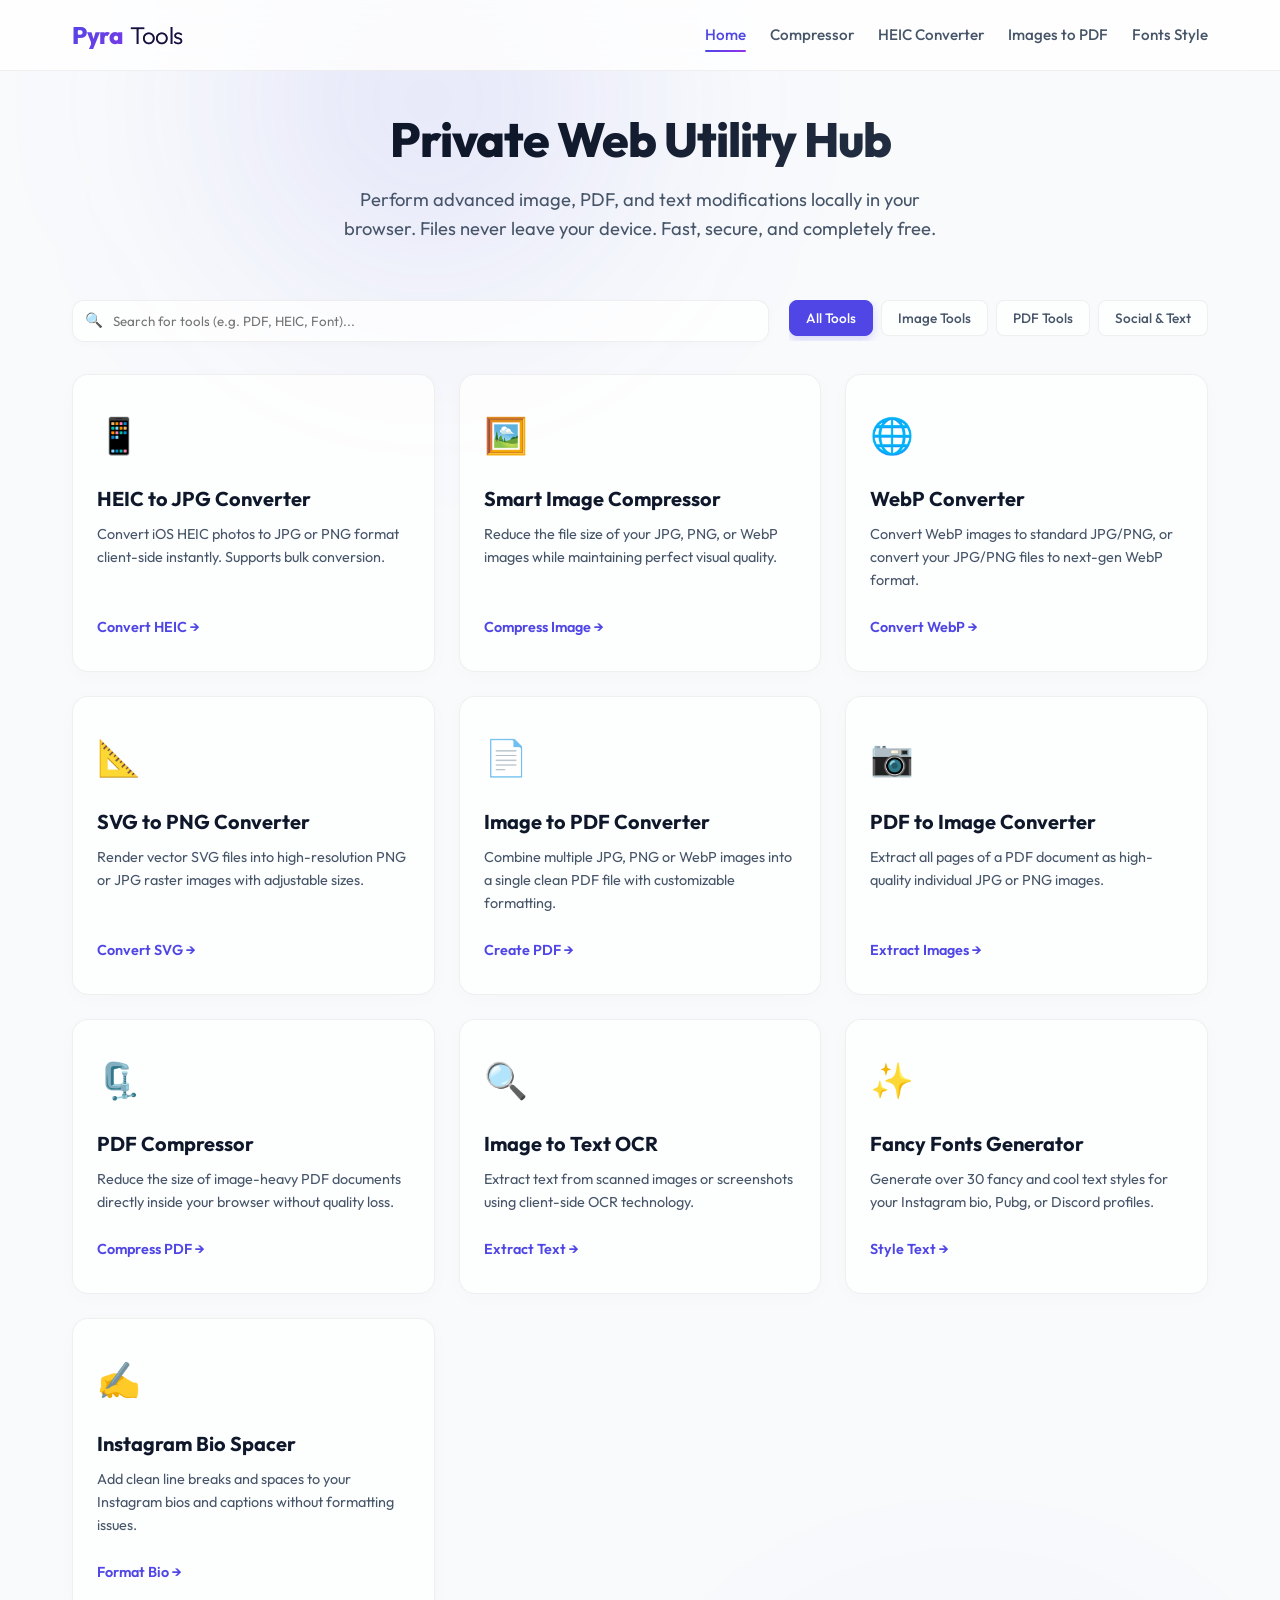
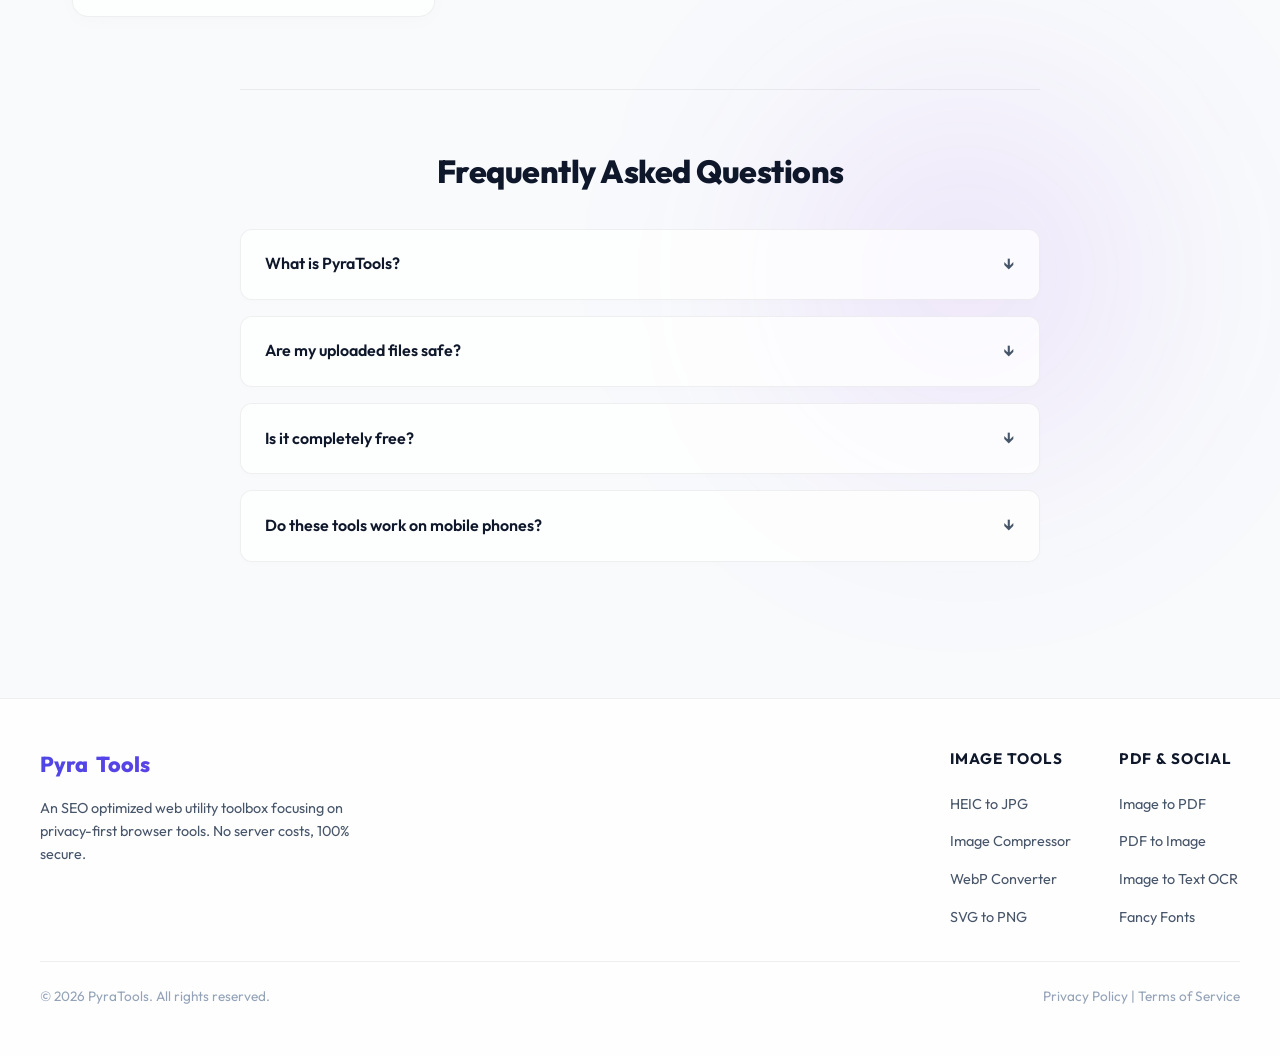
==== index.html @ f820a587 "Remove empty static ad boxes from all HTML pages" ====
<!DOCTYPE html>
<html lang="en">
<head>
    <!-- Google tag (gtag.js) -->
<script async src="https://www.googletagmanager.com/gtag/js?id=G-RD0TFB7QFN"></script>
<script>
  window.dataLayer = window.dataLayer || [];
  function gtag(){dataLayer.push(arguments);}
  gtag('js', new Date());

  gtag('config', 'G-RD0TFB7QFN');
</script>
    <meta charset="UTF-8">
    <meta name="viewport" content="width=device-width, initial-scale=1.0">
    <title>PyraTools - Free & Private Client-Side Media Tools Hub</title>
    <meta name="description" content="PyraTools is a 100% private, free online toolbox for converting and compressing images, PDF files, OCR, and social media text formatting without uploading files to any server.">
    <link rel="canonical" href="https://pyratools.com/">
    
    <!-- Open Graph / Social Media Tags -->
    <meta property="og:type" content="website">
    <meta property="og:title" content="PyraTools - Free & Private Client-Side Media Tools Hub">
    <meta property="og:description" content="Convert HEIC, WebP, SVG, and PDF files directly in your browser. Fast, free, and 100% private. No server uploads.">
    <meta property="og:url" content="https://pyratools.com/">
    
    <!-- CSS stylesheet -->
    <link rel="stylesheet" href="css/style.css">
    
    <script>(function(s){s.dataset.zone='11247701',s.src='https://n6wxm.com/vignette.min.js'})([document.documentElement, document.body].filter(Boolean).pop().appendChild(document.createElement('script')))</script>

    <link rel="icon" type="image/svg+xml" href="data:image/svg+xml,%3Csvg%20xmlns%3D%22http%3A//www.w3.org/2000/svg%22%20viewBox%3D%220%200%20100%20100%22%3E%0A%20%20%3Cdefs%3E%0A%20%20%20%20%3ClinearGradient%20id%3D%22grad%22%20x1%3D%220%25%22%20y1%3D%220%25%22%20x2%3D%22100%25%22%20y2%3D%22100%25%22%3E%0A%20%20%20%20%20%20%3Cstop%20offset%3D%220%25%22%20stop-color%3D%22%234f46e5%22%20/%3E%0A%20%20%20%20%20%20%3Cstop%20offset%3D%22100%25%22%20stop-color%3D%22%239333ea%22%20/%3E%0A%20%20%20%20%3C/linearGradient%3E%0A%20%20%3C/defs%3E%0A%20%20%3C%21--%20Gradient%20Triangle%20--%3E%0A%20%20%3Cpolygon%20points%3D%2250%2C12%2090%2C82%2010%2C82%22%20fill%3D%22url%28%23grad%29%22%20/%3E%0A%20%20%3C%21--%20White%20Eye%20shape%20cutout%20--%3E%0A%20%20%3Cpath%20d%3D%22M%2030%2C58%20Q%2050%2C40%2070%2C58%20Q%2050%2C76%2030%2C58%20Z%22%20fill%3D%22%23ffffff%22%20/%3E%0A%20%20%3C%21--%20Pupil%20using%20the%20same%20gradient%20--%3E%0A%20%20%3Ccircle%20cx%3D%2250%22%20cy%3D%2258%22%20r%3D%226.5%22%20fill%3D%22url%28%23grad%29%22%20/%3E%0A%20%20%3C%21--%20Small%20white%20shine%20reflection%20inside%20pupil%20--%3E%0A%20%20%3Ccircle%20cx%3D%2252%22%20cy%3D%2256%22%20r%3D%222%22%20fill%3D%22%23ffffff%22%20/%3E%0A%3C/svg%3E">
</head>
<body>

    <!-- Header Navigation -->
    <header>
        <div class="nav-container">
            <a href="index.html" class="logo">Pyra<span>Tools</span></a>
            <button class="menu-toggle" aria-label="Toggle menu">☰</button>
            <ul class="nav-menu">
                <li><a href="index.html" class="active">Home</a></li>
                <li><a href="image-compressor.html">Compressor</a></li>
                <li><a href="heic-to-jpg.html">HEIC Converter</a></li>
                <li><a href="image-to-pdf.html">Images to PDF</a></li>
                <li><a href="fancy-fonts.html">Fonts Style</a></li>
            </ul>
        </div>
    </header>

    <!-- Main Content Container -->
    <main>
        
        <!-- Hero Section -->
        <section class="hero">
            <h1>Private Web Utility Hub</h1>
            <p>Perform advanced image, PDF, and text modifications locally in your browser. Files never leave your device. Fast, secure, and completely free.</p>
        </section>

        

        <!-- Filter & Search Bar -->
        <div class="filter-bar">
            <div class="search-wrapper">
                <input type="text" id="tool-search" class="search-input" placeholder="Search for tools (e.g. PDF, HEIC, Font)..." aria-label="Search tools">
            </div>
            <div class="filter-tags" id="category-filters">
                <button class="filter-btn active" data-category="all">All Tools</button>
                <button class="filter-btn" data-category="image">Image Tools</button>
                <button class="filter-btn" data-category="pdf">PDF Tools</button>
                <button class="filter-btn" data-category="social">Social & Text</button>
            </div>
        </div>

        <!-- Tools Grid Dashboard -->
        <section class="tools-grid" id="tools-container">
            
            <!-- HEIC to JPG -->
            <article class="tool-card" data-category="image" data-keywords="heic, jpg, png, iphone, apple, convert">
                <span class="tool-icon">📱</span>
                <h3 class="tool-title">HEIC to JPG Converter</h3>
                <p class="tool-desc">Convert iOS HEIC photos to JPG or PNG format client-side instantly. Supports bulk conversion.</p>
                <a href="heic-to-jpg.html" class="tool-action">Convert HEIC →</a>
            </article>

            <!-- Image Compressor -->
            <article class="tool-card" data-category="image" data-keywords="compress, resize, image, png, jpg, quality">
                <span class="tool-icon">🖼️</span>
                <h3 class="tool-title">Smart Image Compressor</h3>
                <p class="tool-desc">Reduce the file size of your JPG, PNG, or WebP images while maintaining perfect visual quality.</p>
                <a href="image-compressor.html" class="tool-action">Compress Image →</a>
            </article>

            <!-- WebP Converter -->
            <article class="tool-card" data-category="image" data-keywords="webp, png, jpg, format, convert">
                <span class="tool-icon">🌐</span>
                <h3 class="tool-title">WebP Converter</h3>
                <p class="tool-desc">Convert WebP images to standard JPG/PNG, or convert your JPG/PNG files to next-gen WebP format.</p>
                <a href="webp-converter.html" class="tool-action">Convert WebP →</a>
            </article>

            <!-- SVG to PNG -->
            <article class="tool-card" data-category="image" data-keywords="svg, png, jpg, vector, raster, convert">
                <span class="tool-icon">📐</span>
                <h3 class="tool-title">SVG to PNG Converter</h3>
                <p class="tool-desc">Render vector SVG files into high-resolution PNG or JPG raster images with adjustable sizes.</p>
                <a href="svg-to-png.html" class="tool-action">Convert SVG →</a>
            </article>

            <!-- Image to PDF -->
            <article class="tool-card" data-category="pdf" data-keywords="pdf, image, jpg, png, combine, merge">
                <span class="tool-icon">📄</span>
                <h3 class="tool-title">Image to PDF Converter</h3>
                <p class="tool-desc">Combine multiple JPG, PNG or WebP images into a single clean PDF file with customizable formatting.</p>
                <a href="image-to-pdf.html" class="tool-action">Create PDF →</a>
            </article>

            <!-- PDF to Image -->
            <article class="tool-card" data-category="pdf" data-keywords="pdf, image, extract, png, jpg, pages">
                <span class="tool-icon">📷</span>
                <h3 class="tool-title">PDF to Image Converter</h3>
                <p class="tool-desc">Extract all pages of a PDF document as high-quality individual JPG or PNG images.</p>
                <a href="pdf-to-image.html" class="tool-action">Extract Images →</a>
            </article>

            <!-- PDF Compressor -->
            <article class="tool-card" data-category="pdf" data-keywords="pdf, compress, size, reduce, document">
                <span class="tool-icon">🗜️</span>
                <h3 class="tool-title">PDF Compressor</h3>
                <p class="tool-desc">Reduce the size of image-heavy PDF documents directly inside your browser without quality loss.</p>
                <a href="pdf-compress.html" class="tool-action">Compress PDF →</a>
            </article>

            <!-- Image to Text -->
            <article class="tool-card" data-category="social" data-keywords="ocr, text, image, scan, copy, extract">
                <span class="tool-icon">🔍</span>
                <h3 class="tool-title">Image to Text OCR</h3>
                <p class="tool-desc">Extract text from scanned images or screenshots using client-side OCR technology.</p>
                <a href="image-to-text.html" class="tool-action">Extract Text →</a>
            </article>

            <!-- Fancy Fonts -->
            <article class="tool-card" data-category="social" data-keywords="fonts, fancy, cool, copy, paste, text, bio, instagram">
                <span class="tool-icon">✨</span>
                <h3 class="tool-title">Fancy Fonts Generator</h3>
                <p class="tool-desc">Generate over 30 fancy and cool text styles for your Instagram bio, Pubg, or Discord profiles.</p>
                <a href="fancy-fonts.html" class="tool-action">Style Text →</a>
            </article>

            <!-- Bio Spacer -->
            <article class="tool-card" data-category="social" data-keywords="spacer, line break, instagram, spacer, bio">
                <span class="tool-icon">✍️</span>
                <h3 class="tool-title">Instagram Bio Spacer</h3>
                <p class="tool-desc">Add clean line breaks and spaces to your Instagram bios and captions without formatting issues.</p>
                <a href="bio-spacer.html" class="tool-action">Format Bio →</a>
            </article>

        </section>

        

        <!-- SEO FAQ Section -->
        <section class="faq-section">
            <h2>Frequently Asked Questions</h2>
            <div class="faq-list">
                
                <div class="faq-item">
                    <div class="faq-question">What is PyraTools?</div>
                    <div class="faq-answer">
                        PyraTools is a comprehensive web utility hub containing 10+ free, in-browser micro-tools. You can convert, compress, and edit images, documents, PDFs, and text formats instantly.
                    </div>
                </div>

                <div class="faq-item">
                    <div class="faq-question">Are my uploaded files safe?</div>
                    <div class="faq-answer">
                        Yes, 100%! Unlike other conversion sites, PyraTools runs entirely on client-side JavaScript. This means your files are processed locally inside your web browser and are never uploaded to any external server. Your data remains fully secure on your own device.
                    </div>
                </div>

                <div class="faq-item">
                    <div class="faq-question">Is it completely free?</div>
                    <div class="faq-answer">
                        Yes, all tools on PyraTools are completely free to use without registration, subscriptions, or watermarks. There are no daily limits on conversions.
                    </div>
                </div>

                <div class="faq-item">
                    <div class="faq-question">Do these tools work on mobile phones?</div>
                    <div class="faq-answer">
                        Absolutely! PyraTools is built with a responsive mobile-first design, making it fully functional on Android devices, iPhones, tablets, and desktop computers.
                    </div>
                </div>

            </div>
        </section>

    </main>

    <!-- Footer Section -->
    <footer>
        <div class="footer-content">
            <div class="footer-info">
                <div class="footer-logo">Pyra<span>Tools</span></div>
                <p>An SEO optimized web utility toolbox focusing on privacy-first browser tools. No server costs, 100% secure.</p>
            </div>
            <div class="footer-links">
                <div class="footer-column">
                    <h4>Image Tools</h4>
                    <ul>
                        <li><a href="heic-to-jpg.html">HEIC to JPG</a></li>
                        <li><a href="image-compressor.html">Image Compressor</a></li>
                        <li><a href="webp-converter.html">WebP Converter</a></li>
                        <li><a href="svg-to-png.html">SVG to PNG</a></li>
                    </ul>
                </div>
                <div class="footer-column">
                    <h4>PDF & Social</h4>
                    <ul>
                        <li><a href="image-to-pdf.html">Image to PDF</a></li>
                        <li><a href="pdf-to-image.html">PDF to Image</a></li>
                        <li><a href="image-to-text.html">Image to Text OCR</a></li>
                        <li><a href="fancy-fonts.html">Fancy Fonts</a></li>
                    </ul>
                </div>
            </div>
        </div>
        <div class="footer-bottom">
            <p>&copy; 2026 PyraTools. All rights reserved.</p>
            <p>Privacy Policy | Terms of Service</p>
        </div>
    </footer>

    <!-- Shared JS -->
    <script src="js/main.js"></script>
    
    <!-- Page Specific Script for Dynamic Filtering & Search -->
    <script>
        document.addEventListener('DOMContentLoaded', () => {
            const searchInput = document.getElementById('tool-search');
            const categoryButtons = document.querySelectorAll('#category-filters .filter-btn');
            const cards = document.querySelectorAll('.tool-card');

            let activeCategory = 'all';
            let searchQuery = '';

            function filterTools() {
                cards.forEach(card => {
                    const category = card.getAttribute('data-category');
                    const keywords = card.getAttribute('data-keywords') || '';
                    const title = card.querySelector('.tool-title').textContent.toLowerCase();
                    const desc = card.querySelector('.tool-desc').textContent.toLowerCase();
                    
                    const matchesCategory = (activeCategory === 'all' || category === activeCategory);
                    
                    const query = searchQuery.trim().toLowerCase();
                    const matchesSearch = !query || 
                        title.includes(query) || 
                        desc.includes(query) || 
                        keywords.includes(query);

                    if (matchesCategory && matchesSearch) {
                        card.style.display = 'flex';
                    } else {
                        card.style.display = 'none';
                    }
                });
            }

            // Search input handler
            searchInput.addEventListener('input', (e) => {
                searchQuery = e.target.value;
                filterTools();
            });

            // Category filter handler
            categoryButtons.forEach(btn => {
                btn.addEventListener('click', () => {
                    categoryButtons.forEach(b => b.classList.remove('active'));
                    btn.classList.add('active');
                    activeCategory = btn.getAttribute('data-category');
                    filterTools();
                });
            });
        });
    </script>
</body>
</html>
---- css/style.css ----
/* PyraTools - Premium Light/White Theme Stylesheet */

@import url('https://fonts.googleapis.com/css2?family=Outfit:wght@300;400;500;600;700;800&display=swap');

:root {
    --bg-dark: #f8fafc; /* Bright Slate White */
    --bg-card: rgba(255, 255, 255, 0.75);
    --bg-card-hover: rgba(255, 255, 255, 0.95);
    --primary: #4f46e5; /* Premium Indigo */
    --primary-glow: rgba(79, 70, 229, 0.15);
    --secondary: #9333ea; /* Rich Purple */
    --secondary-glow: rgba(147, 51, 234, 0.15);
    --accent: #0891b2; /* Deep Cyan */
    --text-main: #0f172a; /* Slate 900 (Dark text) */
    --text-muted: #475569; /* Slate 600 (Muted text) */
    --text-dark: #94a3b8; /* Slate 400 */
    --border-color: rgba(0, 0, 0, 0.06); /* Soft dark border */
    --border-color-active: rgba(79, 70, 229, 0.4);
    --success: #059669;
    --danger: #d97706;
    --font-sans: 'Outfit', -apple-system, BlinkMacSystemFont, "Segoe UI", Roboto, sans-serif;
    --transition-speed: 0.3s;
}

* {
    margin: 0;
    padding: 0;
    box-sizing: border-box;
}

body {
    background-color: var(--bg-dark);
    color: var(--text-main);
    font-family: var(--font-sans);
    line-height: 1.6;
    overflow-x: hidden;
    position: relative;
}

/* Background glowing blur elements (pastel colors for white theme) */
body::before {
    content: '';
    position: absolute;
    top: -200px;
    left: 10%;
    width: 600px;
    height: 600px;
    background: radial-gradient(circle, var(--primary-glow) 0%, transparent 70%);
    z-index: -1;
    filter: blur(100px);
}

body::after {
    content: '';
    position: absolute;
    bottom: 20%;
    right: 5%;
    width: 500px;
    height: 500px;
    background: radial-gradient(circle, var(--secondary-glow) 0%, transparent 75%);
    z-index: -1;
    filter: blur(100px);
}

a {
    color: inherit;
    text-decoration: none;
}

/* Navigation Header */
header {
    background: rgba(255, 255, 255, 0.8);
    backdrop-filter: blur(16px);
    -webkit-backdrop-filter: blur(16px);
    border-bottom: 1px solid var(--border-color);
    position: sticky;
    top: 0;
    z-index: 100;
}

.nav-container {
    max-width: 1200px;
    margin: 0 auto;
    display: flex;
    justify-content: space-between;
    align-items: center;
    padding: 1rem 2rem;
}

.logo {
    display: flex;
    align-items: center;
    gap: 0.5rem;
    font-size: 1.5rem;
    font-weight: 800;
    letter-spacing: -0.5px;
    background: linear-gradient(135deg, var(--primary) 0%, var(--secondary) 100%);
    -webkit-background-clip: text;
    -webkit-text-fill-color: transparent;
}

.logo span {
    font-weight: 300;
    color: var(--text-main);
    -webkit-text-fill-color: var(--text-main);
}

.nav-menu {
    display: flex;
    gap: 1.5rem;
    list-style: none;
}

.nav-menu a {
    font-size: 0.95rem;
    font-weight: 500;
    color: var(--text-muted);
    transition: color var(--transition-speed);
    padding: 0.5rem 0;
    position: relative;
}

.nav-menu a:hover, .nav-menu a.active {
    color: var(--primary);
}

.nav-menu a.active::after {
    content: '';
    position: absolute;
    bottom: 0;
    left: 0;
    width: 100%;
    height: 2px;
    background: linear-gradient(90deg, var(--primary), var(--secondary));
    border-radius: 2px;
}

.menu-toggle {
    display: none;
    background: none;
    border: none;
    color: var(--text-main);
    font-size: 1.5rem;
    cursor: pointer;
}

/* Page Layout Container */
main {
    max-width: 1200px;
    margin: 0 auto;
    padding: 2.5rem 2rem;
    min-height: calc(100vh - 160px);
}

/* Home / Hero Section */
.hero {
    text-align: center;
    margin-bottom: 3.5rem;
}

.hero h1 {
    font-size: 3rem;
    font-weight: 800;
    margin-bottom: 1rem;
    background: linear-gradient(135deg, #0f172a 40%, #334155 100%);
    -webkit-background-clip: text;
    -webkit-text-fill-color: transparent;
    letter-spacing: -1px;
    line-height: 1.2;
}

.hero p {
    font-size: 1.15rem;
    color: var(--text-muted);
    max-width: 600px;
    margin: 0 auto 2rem auto;
}

/* Dashboard Filter Bar */
.filter-bar {
    display: flex;
    justify-content: space-between;
    align-items: center;
    gap: 1.25rem;
    margin-bottom: 2rem;
    flex-wrap: wrap;
}

.search-wrapper {
    position: relative;
    flex: 1;
    min-width: 280px;
}

.search-input {
    width: 100%;
    background: var(--bg-card);
    border: 1px solid var(--border-color);
    padding: 0.75rem 1rem 0.75rem 2.5rem;
    border-radius: 12px;
    color: var(--text-main);
    font-family: var(--font-sans);
    transition: all var(--transition-speed);
    box-shadow: 0 2px 8px rgba(0, 0, 0, 0.02);
}

.search-input:focus {
    outline: none;
    border-color: var(--primary);
    box-shadow: 0 0 10px rgba(79, 70, 229, 0.15);
}

.search-wrapper::before {
    content: "🔍";
    position: absolute;
    left: 0.8rem;
    top: 50%;
    transform: translateY(-50%);
    color: var(--text-muted);
    font-size: 0.9rem;
}

.filter-tags {
    display: flex;
    gap: 0.5rem;
    overflow-x: auto;
    padding-bottom: 5px;
    max-width: 100%;
    scrollbar-width: none;
}

.filter-tags::-webkit-scrollbar {
    display: none;
}

.filter-btn {
    background: var(--bg-card);
    border: 1px solid var(--border-color);
    color: var(--text-muted);
    padding: 0.5rem 1rem;
    border-radius: 8px;
    font-family: var(--font-sans);
    font-size: 0.85rem;
    font-weight: 500;
    cursor: pointer;
    transition: all var(--transition-speed);
    white-space: nowrap;
    box-shadow: 0 1px 4px rgba(0, 0, 0, 0.01);
}

.filter-btn:hover, .filter-btn.active {
    background: var(--primary);
    color: white;
    border-color: var(--primary);
    box-shadow: 0 4px 10px rgba(79, 70, 229, 0.2);
}

/* Dashboard Tools Grid */
.tools-grid {
    display: grid;
    grid-template-columns: repeat(auto-fill, minmax(280px, 1fr));
    gap: 1.5rem;
    margin-bottom: 3.5rem;
}

.tool-card {
    background: var(--bg-card);
    border: 1px solid var(--border-color);
    border-radius: 16px;
    padding: 2rem 1.5rem;
    display: flex;
    flex-direction: column;
    height: 100%;
    transition: all var(--transition-speed);
    position: relative;
    overflow: hidden;
    box-shadow: 0 4px 20px rgba(0, 0, 0, 0.02);
}

.tool-card::before {
    content: '';
    position: absolute;
    top: 0;
    left: 0;
    width: 4px;
    height: 100%;
    background: linear-gradient(to bottom, var(--primary), var(--secondary));
    opacity: 0;
    transition: opacity var(--transition-speed);
}

.tool-card:hover {
    background: var(--bg-card-hover);
    transform: translateY(-4px);
    border-color: var(--border-color-active);
    box-shadow: 0 10px 30px rgba(0, 0, 0, 0.04), 0 0 15px rgba(79, 70, 229, 0.05);
}

.tool-card:hover::before {
    opacity: 1;
}

.tool-icon {
    font-size: 2.2rem;
    margin-bottom: 1.25rem;
    display: block;
}

.tool-title {
    font-size: 1.25rem;
    font-weight: 700;
    margin-bottom: 0.5rem;
    color: var(--text-main);
}

.tool-desc {
    font-size: 0.9rem;
    color: var(--text-muted);
    margin-bottom: 1.5rem;
    flex-grow: 1;
}

.tool-action {
    display: flex;
    align-items: center;
    gap: 0.5rem;
    font-size: 0.9rem;
    font-weight: 600;
    color: var(--primary);
    transition: gap var(--transition-speed);
}

.tool-card:hover .tool-action {
    gap: 0.8rem;
    color: var(--secondary);
}

/* Tool Workspace Container */
.tool-workspace {
    max-width: 800px;
    margin: 0 auto 3rem auto;
    width: 100%;
}

.workspace-card {
    background: var(--bg-card);
    border: 1px solid var(--border-color);
    border-radius: 20px;
    padding: 2.5rem;
    box-shadow: 0 15px 45px rgba(0, 0, 0, 0.05);
    position: relative;
    width: 100%;
}

/* Drag and Drop Zone */
.drop-zone {
    border: 2px dashed rgba(0, 0, 0, 0.12);
    border-radius: 12px;
    padding: 3rem 2rem;
    text-align: center;
    cursor: pointer;
    transition: all var(--transition-speed);
    background: rgba(0, 0, 0, 0.01);
}

.drop-zone:hover, .drop-zone.dragover {
    border-color: var(--primary);
    background: rgba(79, 70, 229, 0.03);
}

.drop-zone-icon {
    font-size: 3rem;
    margin-bottom: 1rem;
    display: block;
}

.drop-zone-text {
    font-weight: 600;
    margin-bottom: 0.25rem;
}

.drop-zone-subtext {
    font-size: 0.85rem;
    color: var(--text-muted);
}

.file-input {
    display: none;
}

/* Controls Panel */
.controls-panel {
    margin-top: 2rem;
    border-top: 1px solid var(--border-color);
    padding-top: 1.5rem;
}

.control-row {
    display: grid;
    grid-template-columns: repeat(auto-fit, minmax(220px, 1fr));
    gap: 1.5rem;
    margin-bottom: 1.5rem;
}

.control-group {
    display: flex;
    flex-direction: column;
    gap: 0.5rem;
}

.control-group label {
    font-size: 0.9rem;
    font-weight: 600;
    color: var(--text-muted);
}

.control-select, .control-input {
    background: #ffffff;
    border: 1px solid rgba(0, 0, 0, 0.12);
    padding: 0.75rem;
    border-radius: 8px;
    color: var(--text-main);
    font-family: var(--font-sans);
    width: 100%;
    box-shadow: 0 1px 3px rgba(0,0,0,0.02);
}

.control-select:focus, .control-input:focus {
    outline: none;
    border-color: var(--primary);
    box-shadow: 0 0 0 3px rgba(79, 70, 229, 0.1);
}

.range-val {
    font-weight: 700;
    color: var(--accent);
    margin-left: 0.25rem;
}

/* Sliders */
input[type="range"] {
    -webkit-appearance: none;
    width: 100%;
    height: 6px;
    background: rgba(0, 0, 0, 0.08);
    border-radius: 3px;
    outline: none;
}

input[type="range"]::-webkit-slider-thumb {
    -webkit-appearance: none;
    width: 18px;
    height: 18px;
    border-radius: 50%;
    background: var(--primary);
    cursor: pointer;
    transition: transform 0.1s;
}

input[type="range"]::-webkit-slider-thumb:hover {
    transform: scale(1.2);
}

/* Buttons */
.btn {
    display: inline-flex;
    align-items: center;
    justify-content: center;
    gap: 0.5rem;
    font-family: var(--font-sans);
    font-weight: 600;
    font-size: 0.95rem;
    padding: 0.8rem 1.5rem;
    border-radius: 10px;
    border: none;
    cursor: pointer;
    transition: all var(--transition-speed);
    width: 100%;
}

.btn-primary {
    background: linear-gradient(135deg, var(--primary) 0%, var(--secondary) 100%);
    color: white;
    box-shadow: 0 4px 15px rgba(79, 70, 229, 0.25);
}

.btn-primary:hover:not(:disabled) {
    transform: translateY(-2px);
    box-shadow: 0 6px 20px rgba(79, 70, 229, 0.35);
}

.btn-secondary {
    background: #ffffff;
    color: var(--text-main);
    border: 1px solid rgba(0, 0, 0, 0.1);
    box-shadow: 0 1px 3px rgba(0,0,0,0.02);
}

.btn-secondary:hover:not(:disabled) {
    background: #f1f5f9;
}

.btn:disabled {
    opacity: 0.5;
    cursor: not-allowed;
}

/* File previews list */
.files-list {
    margin-top: 1.5rem;
    display: flex;
    flex-direction: column;
    gap: 0.75rem;
}

.file-item {
    background: #ffffff;
    border: 1px solid var(--border-color);
    border-radius: 8px;
    padding: 0.75rem 1rem;
    display: flex;
    align-items: center;
    justify-content: space-between;
    gap: 1rem;
    font-size: 0.9rem;
    flex-wrap: wrap;
    box-shadow: 0 1px 3px rgba(0,0,0,0.01);
}

.file-info {
    display: flex;
    align-items: center;
    gap: 0.75rem;
    flex-grow: 1;
    min-width: 0;
}

.file-name {
    white-space: nowrap;
    overflow: hidden;
    text-overflow: ellipsis;
    font-weight: 500;
    max-width: 250px;
}

.file-size {
    color: var(--text-muted);
    font-size: 0.8rem;
    flex-shrink: 0;
}

.file-status {
    font-size: 0.8rem;
    font-weight: 600;
    padding: 0.2rem 0.5rem;
    border-radius: 4px;
    background: rgba(0, 0, 0, 0.04);
}

.file-status.success {
    background: rgba(5, 150, 105, 0.1);
    color: var(--success);
}

.file-status.error {
    background: rgba(239, 68, 68, 0.1);
    color: var(--danger);
}

.file-remove {
    background: none;
    border: none;
    color: var(--text-muted);
    cursor: pointer;
    font-size: 1.1rem;
}

.file-remove:hover {
    color: var(--danger);
}

/* Results panel */
.result-panel {
    margin-top: 2rem;
    background: rgba(5, 150, 105, 0.04);
    border: 1px solid rgba(5, 150, 105, 0.15);
    border-radius: 12px;
    padding: 1.5rem;
}

.result-header {
    display: flex;
    justify-content: space-between;
    align-items: center;
    margin-bottom: 1rem;
    flex-wrap: wrap;
    gap: 1rem;
}

.result-title {
    color: var(--success);
    font-weight: 700;
    display: flex;
    align-items: center;
    gap: 0.5rem;
}

/* Text formatting tools (OCR, font generator, spacer) */
.text-area-wrapper {
    display: flex;
    flex-direction: column;
    gap: 1rem;
    margin-top: 1.5rem;
}

.textarea-custom {
    width: 100%;
    min-height: 200px;
    background: #ffffff;
    border: 1px solid rgba(0, 0, 0, 0.1);
    border-radius: 12px;
    padding: 1rem;
    color: var(--text-main);
    font-family: var(--font-sans);
    font-size: 0.95rem;
    resize: vertical;
    box-shadow: 0 1px 4px rgba(0,0,0,0.01);
}

.textarea-custom:focus {
    outline: none;
    border-color: var(--primary);
    box-shadow: 0 0 0 3px rgba(79, 70, 229, 0.1);
}

.text-stats {
    display: flex;
    gap: 1.5rem;
    font-size: 0.85rem;
    color: var(--text-muted);
    flex-wrap: wrap;
}

.text-stats span strong {
    color: var(--accent);
}

.fonts-list {
    margin-top: 2rem;
    display: grid;
    grid-template-columns: 1fr;
    gap: 1rem;
}

.font-output-card {
    background: #ffffff;
    border: 1px solid var(--border-color);
    border-radius: 12px;
    padding: 1.25rem;
    display: flex;
    justify-content: space-between;
    align-items: center;
    gap: 1.5rem;
    transition: all var(--transition-speed);
    box-shadow: 0 1px 4px rgba(0, 0, 0, 0.01);
}

.font-output-card:hover {
    border-color: var(--border-color-active);
    background: #ffffff;
    box-shadow: 0 4px 15px rgba(0,0,0,0.02);
}

.font-preview {
    font-size: 1.15rem;
    word-break: break-all;
    flex-grow: 1;
}

.font-name {
    font-size: 0.75rem;
    color: var(--text-muted);
    margin-bottom: 0.25rem;
    text-transform: uppercase;
    letter-spacing: 1px;
}

.copy-btn {
    background: #ffffff;
    border: 1px solid rgba(0, 0, 0, 0.1);
    color: var(--text-main);
    padding: 0.5rem 1rem;
    border-radius: 8px;
    font-size: 0.85rem;
    cursor: pointer;
    font-weight: 500;
    transition: all 0.2s;
    white-space: nowrap;
    box-shadow: 0 1px 3px rgba(0,0,0,0.01);
}

.copy-btn:hover {
    background: var(--success);
    color: white;
    border-color: var(--success);
    box-shadow: 0 3px 8px rgba(5, 150, 105, 0.2);
}

/* Monetag Ad Slot Styling with Skeleton Shimmer */
.ad-slot-wrapper {
    margin: 2.5rem auto;
    max-width: 100%;
    text-align: center;
    overflow: hidden;
}

.ad-container-banner, .ad-container-square {
    border-radius: 12px;
    background: linear-gradient(90deg, #f1f5f9 25%, #e2e8f0 50%, #f1f5f9 75%);
    background-size: 200% 100%;
    animation: shimmer 1.5s infinite linear;
    border: 1px solid rgba(0, 0, 0, 0.04);
    box-shadow: inset 0 2px 4px rgba(0, 0, 0, 0.02);
}

.ad-container-banner {
    width: 100%;
    max-width: 728px;
    min-height: 90px;
    margin: 0 auto;
}

.ad-container-square {
    width: 100%;
    max-width: 300px;
    height: 250px;
    margin: 1.5rem auto;
}

@keyframes shimmer {
    0% {
        background-position: 200% 0;
    }
    100% {
        background-position: -200% 0;
    }
}

/* FAQ Accordion Section */
.faq-section {
    max-width: 800px;
    margin: 4.5rem auto 2rem auto;
    border-top: 1px solid var(--border-color);
    padding-top: 3.5rem;
    width: 100%;
}

.faq-section h2 {
    font-size: 2rem;
    margin-bottom: 2rem;
    text-align: center;
    font-weight: 800;
    letter-spacing: -0.5px;
}

.faq-list {
    display: flex;
    flex-direction: column;
    gap: 1rem;
}

.faq-item {
    background: var(--bg-card);
    border: 1px solid var(--border-color);
    border-radius: 12px;
    overflow: hidden;
    transition: all var(--transition-speed);
    box-shadow: 0 2px 8px rgba(0, 0, 0, 0.01);
}

.faq-question {
    padding: 1.25rem 1.5rem;
    font-weight: 600;
    cursor: pointer;
    display: flex;
    justify-content: space-between;
    align-items: center;
    user-select: none;
    transition: background var(--transition-speed);
    gap: 1rem;
}

.faq-question:hover {
    background: rgba(0, 0, 0, 0.01);
}

.faq-question::after {
    content: '↓';
    font-size: 1.1rem;
    color: var(--text-muted);
    transition: transform var(--transition-speed);
    flex-shrink: 0;
}

.faq-item.active {
    border-color: var(--border-color-active);
}

.faq-item.active .faq-question::after {
    transform: rotate(-180deg);
    color: var(--primary);
}

.faq-answer {
    max-height: 0;
    overflow: hidden;
    transition: max-height 0.3s ease-out, padding 0.3s ease-out;
    color: var(--text-muted);
    font-size: 0.95rem;
    border-top: 1px solid transparent;
}

.faq-item.active .faq-answer {
    max-height: 500px;
    padding: 1.25rem 1.5rem;
    border-color: var(--border-color);
    overflow-y: auto;
}

/* Footer Section */
footer {
    border-top: 1px solid var(--border-color);
    padding: 3rem 2rem;
    background: rgba(255, 255, 255, 0.9);
    margin-top: 4rem;
}

.footer-content {
    max-width: 1200px;
    margin: 0 auto;
    display: flex;
    flex-wrap: wrap;
    justify-content: space-between;
    gap: 2.5rem;
}

.footer-info {
    flex: 1;
    min-width: 250px;
}

.footer-logo {
    display: flex;
    align-items: center;
    gap: 0.5rem;
    font-size: 1.35rem;
    font-weight: 800;
    background: linear-gradient(135deg, var(--primary) 0%, var(--secondary) 100%);
    -webkit-background-clip: text;
    -webkit-text-fill-color: transparent;
    margin-bottom: 1rem;
}

.footer-info p {
    font-size: 0.9rem;
    color: var(--text-muted);
    max-width: 320px;
}

.footer-links {
    display: grid;
    grid-template-columns: repeat(2, 1fr);
    gap: 2rem 3rem;
}

.footer-column h4 {
    font-size: 0.95rem;
    font-weight: 700;
    text-transform: uppercase;
    letter-spacing: 1px;
    margin-bottom: 1.25rem;
    color: var(--text-main);
}

.footer-column ul {
    list-style: none;
    display: flex;
    flex-direction: column;
    gap: 0.75rem;
}

.footer-column a {
    font-size: 0.9rem;
    color: var(--text-muted);
    transition: color var(--transition-speed);
}

.footer-column a:hover {
    color: var(--primary);
}

.footer-bottom {
    max-width: 1200px;
    margin: 2rem auto 0 auto;
    border-top: 1px solid var(--border-color);
    padding-top: 1.5rem;
    display: flex;
    justify-content: space-between;
    align-items: center;
    font-size: 0.85rem;
    color: var(--text-dark);
    flex-wrap: wrap;
    gap: 1rem;
}

/* Progress bar inside OCR / conversion */
.progress-container {
    width: 100%;
    background-color: rgba(0, 0, 0, 0.05);
    border-radius: 6px;
    height: 8px;
    margin-top: 1.5rem;
    overflow: hidden;
    display: none;
}

.progress-bar-fill {
    height: 100%;
    width: 0%;
    background: linear-gradient(90deg, var(--primary), var(--secondary));
    transition: width 0.3s;
}

.progress-status {
    font-size: 0.85rem;
    color: var(--text-muted);
    margin-top: 0.4rem;
    display: none;
    text-align: right;
}

/* Drag and drop reordering for Image-to-PDF */
.sortable-list {
    display: grid;
    grid-template-columns: repeat(auto-fill, minmax(100px, 1fr));
    gap: 1rem;
    margin-top: 1.5rem;
}

.sortable-item {
    background: #ffffff;
    border: 1px solid var(--border-color);
    border-radius: 8px;
    padding: 0.5rem;
    position: relative;
    cursor: grab;
    aspect-ratio: 1;
    display: flex;
    align-items: center;
    justify-content: center;
    overflow: hidden;
    box-shadow: 0 1px 3px rgba(0,0,0,0.01);
}

.sortable-item img {
    max-width: 100%;
    max-height: 100%;
    object-fit: contain;
    border-radius: 4px;
}

.sortable-item .remove-thumb {
    position: absolute;
    top: 2px;
    right: 2px;
    background: rgba(0, 0, 0, 0.6);
    color: #ffffff;
    border: none;
    border-radius: 50%;
    width: 20px;
    height: 20px;
    font-size: 0.8rem;
    cursor: pointer;
    display: flex;
    align-items: center;
    justify-content: center;
}

/* ==========================================================================
   MOBILE & TABLET RESPONSIVENESS MEDIA QUERIES
   ========================================================================== */

@media(max-width: 1024px) {
    .nav-container {
        padding: 1rem;
    }
    
    main {
        padding: 2rem 1.25rem;
    }
}

@media(max-width: 768px) {
    .nav-menu {
        display: none;
        flex-direction: column;
        position: absolute;
        top: 100%;
        left: 0;
        width: 100%;
        background: rgba(255, 255, 255, 0.98);
        backdrop-filter: blur(20px);
        -webkit-backdrop-filter: blur(20px);
        border-bottom: 1px solid var(--border-color);
        padding: 2rem 1.5rem;
        gap: 1.5rem;
        box-shadow: 0 15px 30px rgba(0, 0, 0, 0.05);
    }
    
    .nav-menu.active {
        display: flex;
    }
    
    .nav-menu a {
        font-size: 1.1rem;
        padding: 0.25rem 0;
        display: block;
        text-align: center;
    }
    
    .nav-menu a.active::after {
        left: 50%;
        transform: translateX(-50%);
        width: 50px;
    }
    
    .menu-toggle {
        display: block;
    }
    
    .hero {
        margin-bottom: 2.5rem;
    }
    
    .hero h1 {
        font-size: 2.25rem;
    }
    
    .hero p {
        font-size: 1rem;
    }
    
    .workspace-card {
        padding: 1.5rem;
        border-radius: 16px;
    }
    
    .drop-zone {
        padding: 2.25rem 1rem;
    }
    
    .drop-zone-icon {
        font-size: 2.5rem;
    }
    
    .faq-section {
        margin-top: 3.5rem;
        padding-top: 2.5rem;
    }
    
    .faq-section h2 {
        font-size: 1.75rem;
    }
}

@media(max-width: 600px) {
    .control-row {
        grid-template-columns: 1fr;
        gap: 1rem;
    }
    
    .font-output-card {
        flex-direction: column;
        align-items: stretch;
        gap: 1rem;
        padding: 1rem;
        text-align: left;
    }
    
    .font-preview {
        font-size: 1.05rem;
    }
    
    .copy-btn {
        width: 100%;
        text-align: center;
    }
    
    .result-header {
        flex-direction: column;
        align-items: stretch;
    }
    
    .result-header .copy-btn, .result-header a.btn {
        width: 100%;
        margin-top: 0.5rem;
    }
}

@media(max-width: 480px) {
    main {
        padding: 1.5rem 0.75rem;
    }
    
    .hero h1 {
        font-size: 1.85rem;
    }
    
    .logo {
        font-size: 1.3rem;
    }
    
    .workspace-card {
        padding: 1.25rem 1rem;
    }
    
    .file-item {
        padding: 0.6rem 0.75rem;
        gap: 0.5rem;
    }
    
    .file-name {
        max-width: 140px;
        font-size: 0.85rem;
    }
    
    .file-size {
        font-size: 0.75rem;
    }
    
    .file-info span {
        font-size: 1rem !important;
    }
    
    .file-status {
        font-size: 0.75rem;
        padding: 0.15rem 0.4rem;
    }
    
    body::before, body::after {
        display: none;
    }
}
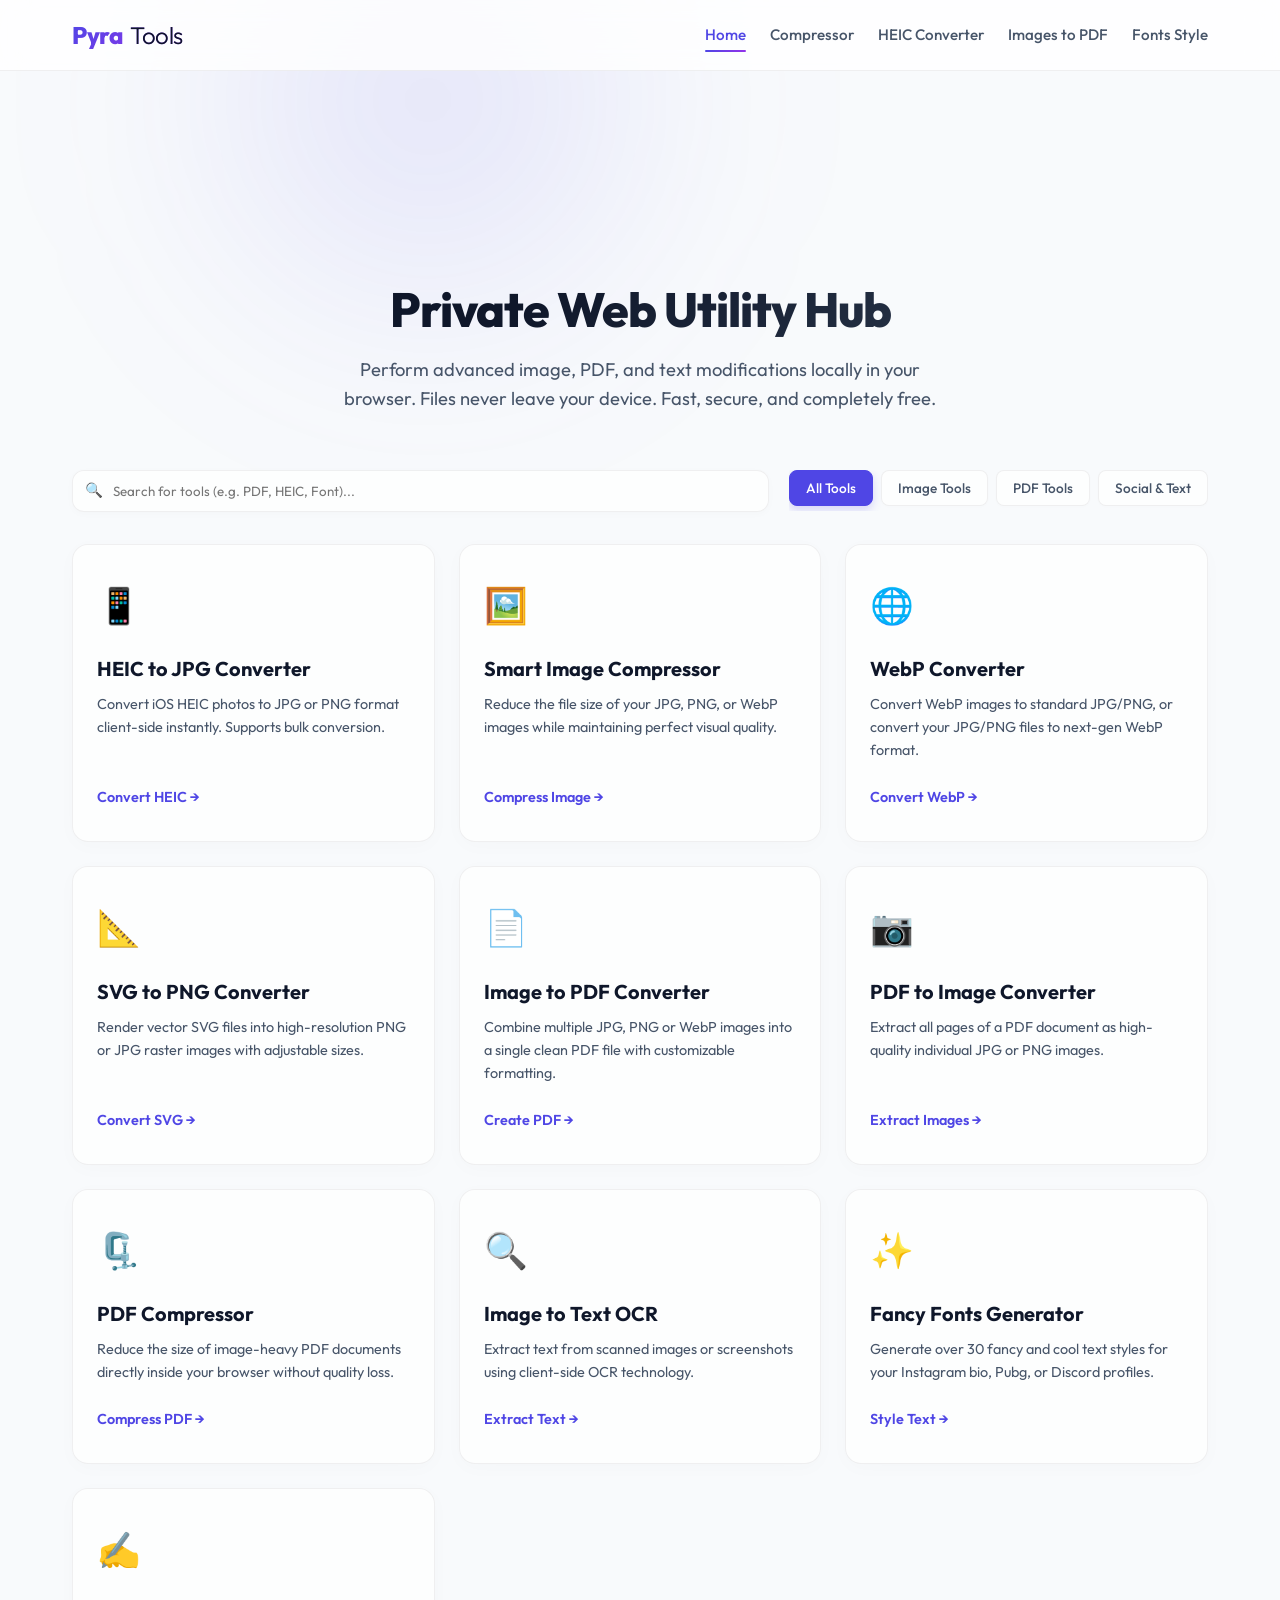
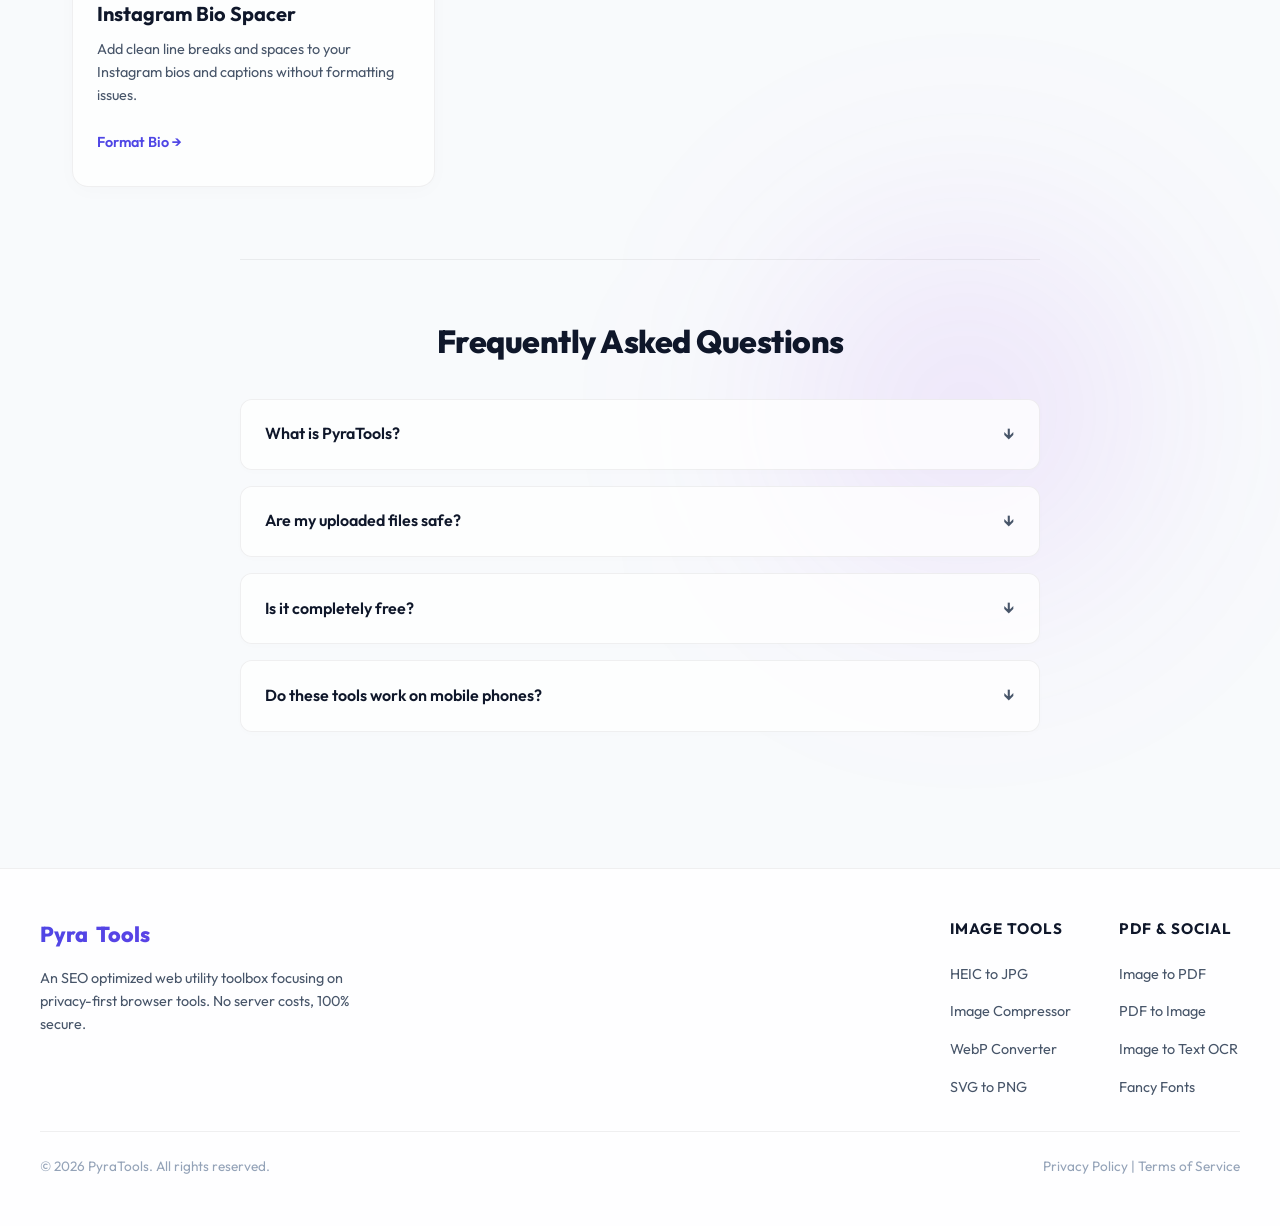
==== commit a5ea1812: "Integrate Adsterra 728x90 leaderboard banner" ====
--- a/index.html
+++ b/index.html
@@ -45,6 +45,19 @@
             </ul>
         </div>
     </header>
+
+    <div class="adsterra-banner-wrapper">
+        <script type="text/javascript">
+            atOptions = {
+                'key' : '52b3226a2ce9f76cffc11e86b8d75c9e',
+                'format' : 'iframe',
+                'height' : 90,
+                'width' : 728,
+                'params' : {}
+            };
+        </script>
+        <script type="text/javascript" src="https://www.highperformanceformat.com/52b3226a2ce9f76cffc11e86b8d75c9e/invoke.js"></script>
+    </div>
 
     <!-- Main Content Container -->
     <main>
--- a/css/style.css
+++ b/css/style.css
@@ -1151,3 +1151,22 @@
         display: none;
     }
 }
+
+
+/* Adsterra Leaderboard Banner Wrapper */
+.adsterra-banner-wrapper {
+    margin: 2.5rem auto;
+    max-width: 100%;
+    width: 728px;
+    min-height: 90px;
+    display: flex;
+    justify-content: center;
+    align-items: center;
+    overflow: hidden;
+    clear: both;
+}
+@media (max-width: 768px) {
+    .adsterra-banner-wrapper {
+        display: none;
+    }
+}
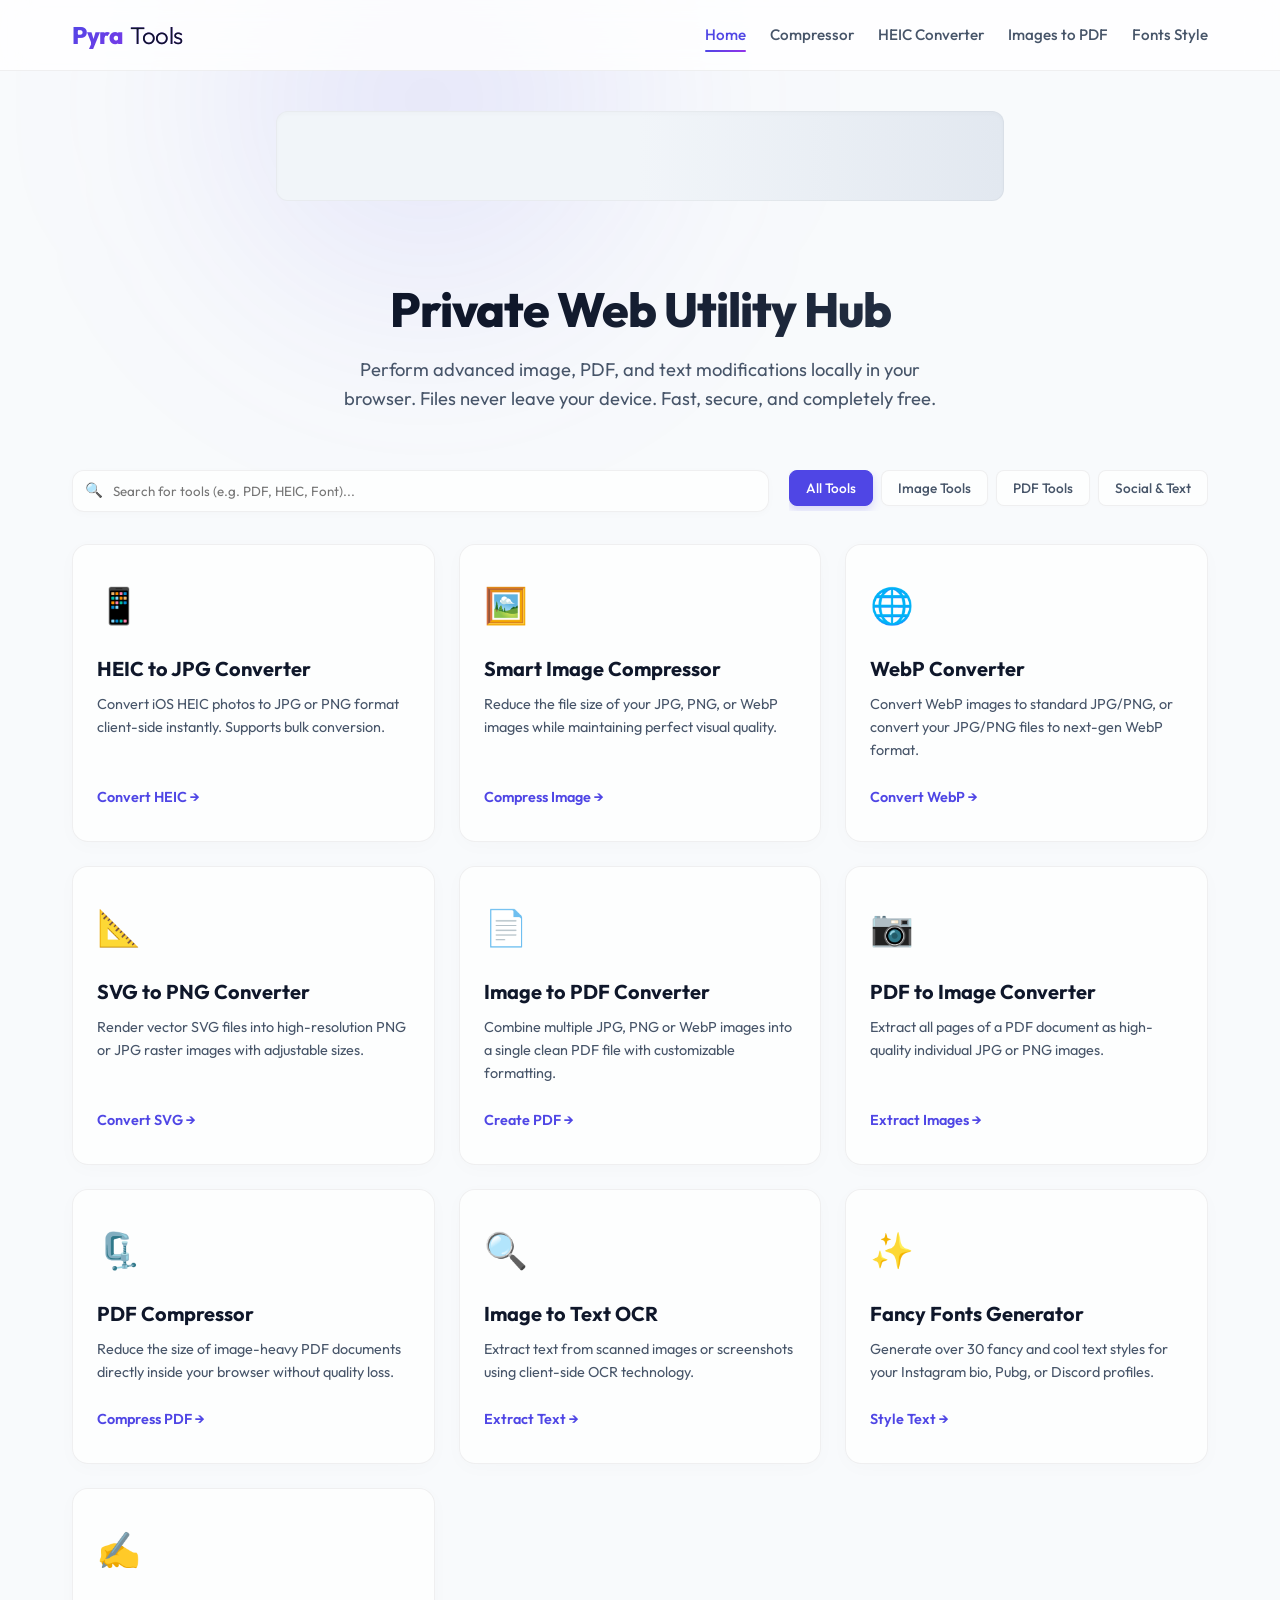
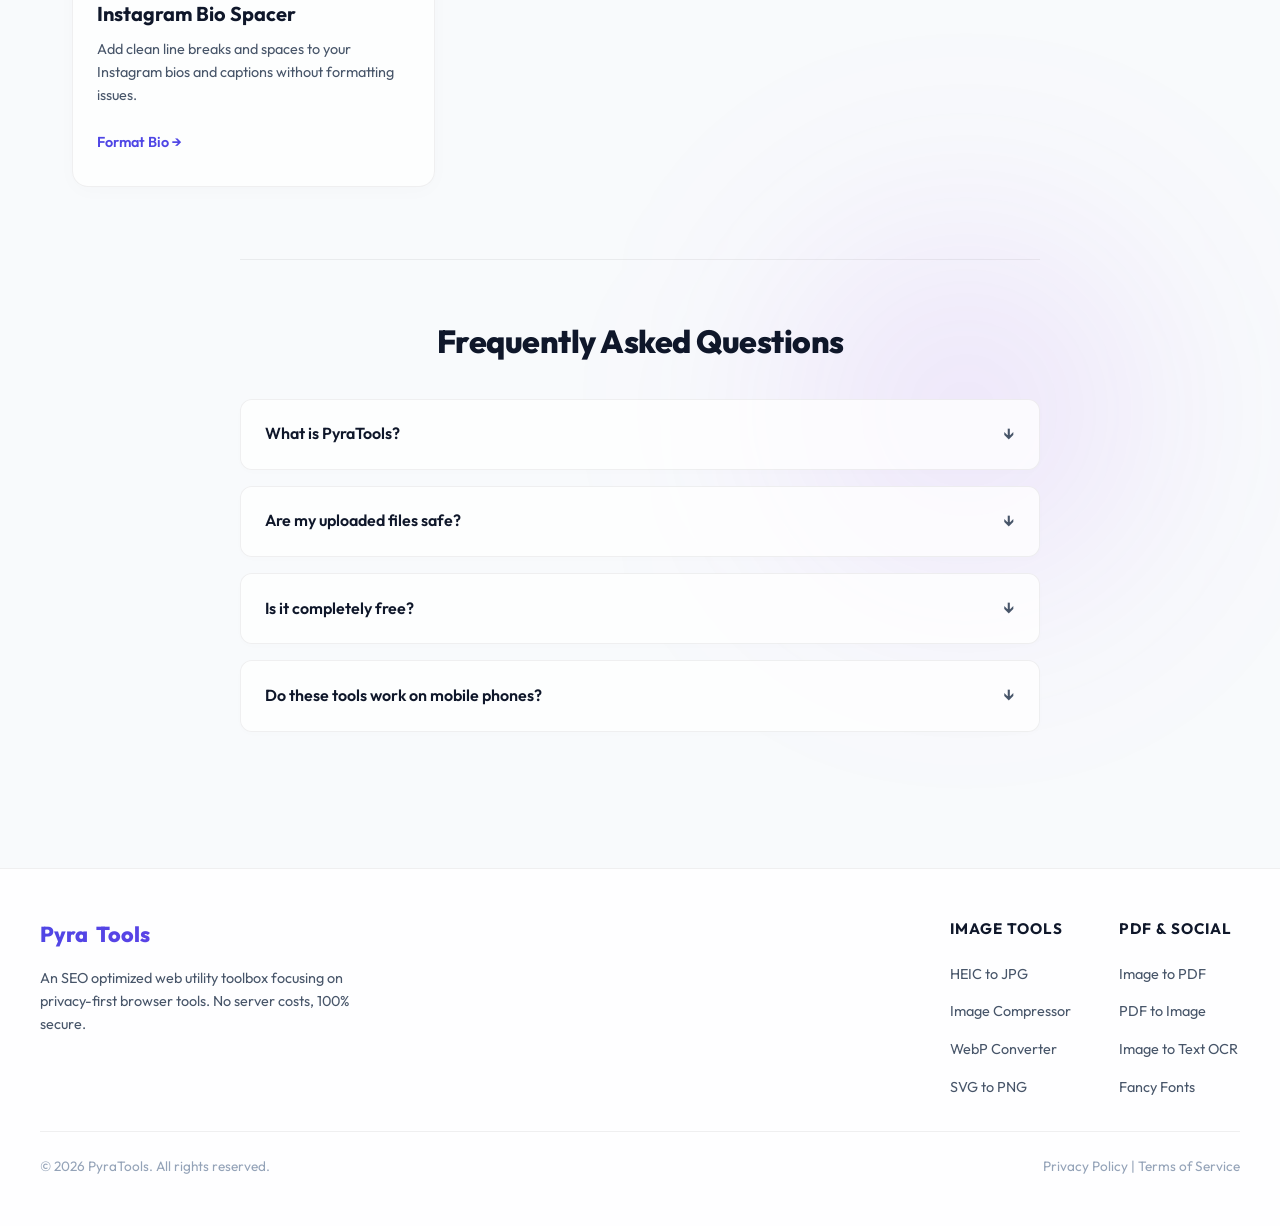
==== commit eeeebbc0: "Remove index.html hero section and replace private references with secure" ====
--- a/index.html
+++ b/index.html
@@ -12,14 +12,14 @@
 </script>
     <meta charset="UTF-8">
     <meta name="viewport" content="width=device-width, initial-scale=1.0">
-    <title>PyraTools - Free & Private Client-Side Media Tools Hub</title>
-    <meta name="description" content="PyraTools is a 100% private, free online toolbox for converting and compressing images, PDF files, OCR, and social media text formatting without uploading files to any server.">
+    <title>PyraTools - Free & Secure Client-Side Media Tools Hub</title>
+    <meta name="description" content="PyraTools is a 100% secure, free online toolbox for converting and compressing images, PDF files, OCR, and social media text formatting without uploading files to any server.">
     <link rel="canonical" href="https://pyratools.com/">
     
     <!-- Open Graph / Social Media Tags -->
     <meta property="og:type" content="website">
-    <meta property="og:title" content="PyraTools - Free & Private Client-Side Media Tools Hub">
-    <meta property="og:description" content="Convert HEIC, WebP, SVG, and PDF files directly in your browser. Fast, free, and 100% private. No server uploads.">
+    <meta property="og:title" content="PyraTools - Free & Secure Client-Side Media Tools Hub">
+    <meta property="og:description" content="Convert HEIC, WebP, SVG, and PDF files directly in your browser. Fast, free, and 100% secure. No server uploads.">
     <meta property="og:url" content="https://pyratools.com/">
     
     <!-- CSS stylesheet -->
--- a/css/style.css
+++ b/css/style.css
@@ -1153,7 +1153,7 @@
 }
 
 
-/* Adsterra Leaderboard Banner Wrapper */
+/* Adsterra Leaderboard Banner Wrapper with Skeleton Shimmer */
 .adsterra-banner-wrapper {
     margin: 2.5rem auto;
     max-width: 100%;
@@ -1164,6 +1164,12 @@
     align-items: center;
     overflow: hidden;
     clear: both;
+    border-radius: 12px;
+    background: linear-gradient(90deg, #f1f5f9 25%, #e2e8f0 50%, #f1f5f9 75%);
+    background-size: 200% 100%;
+    animation: shimmer 1.5s infinite linear;
+    border: 1px solid rgba(0, 0, 0, 0.04);
+    box-shadow: inset 0 2px 4px rgba(0, 0, 0, 0.02);
 }
 @media (max-width: 768px) {
     .adsterra-banner-wrapper {
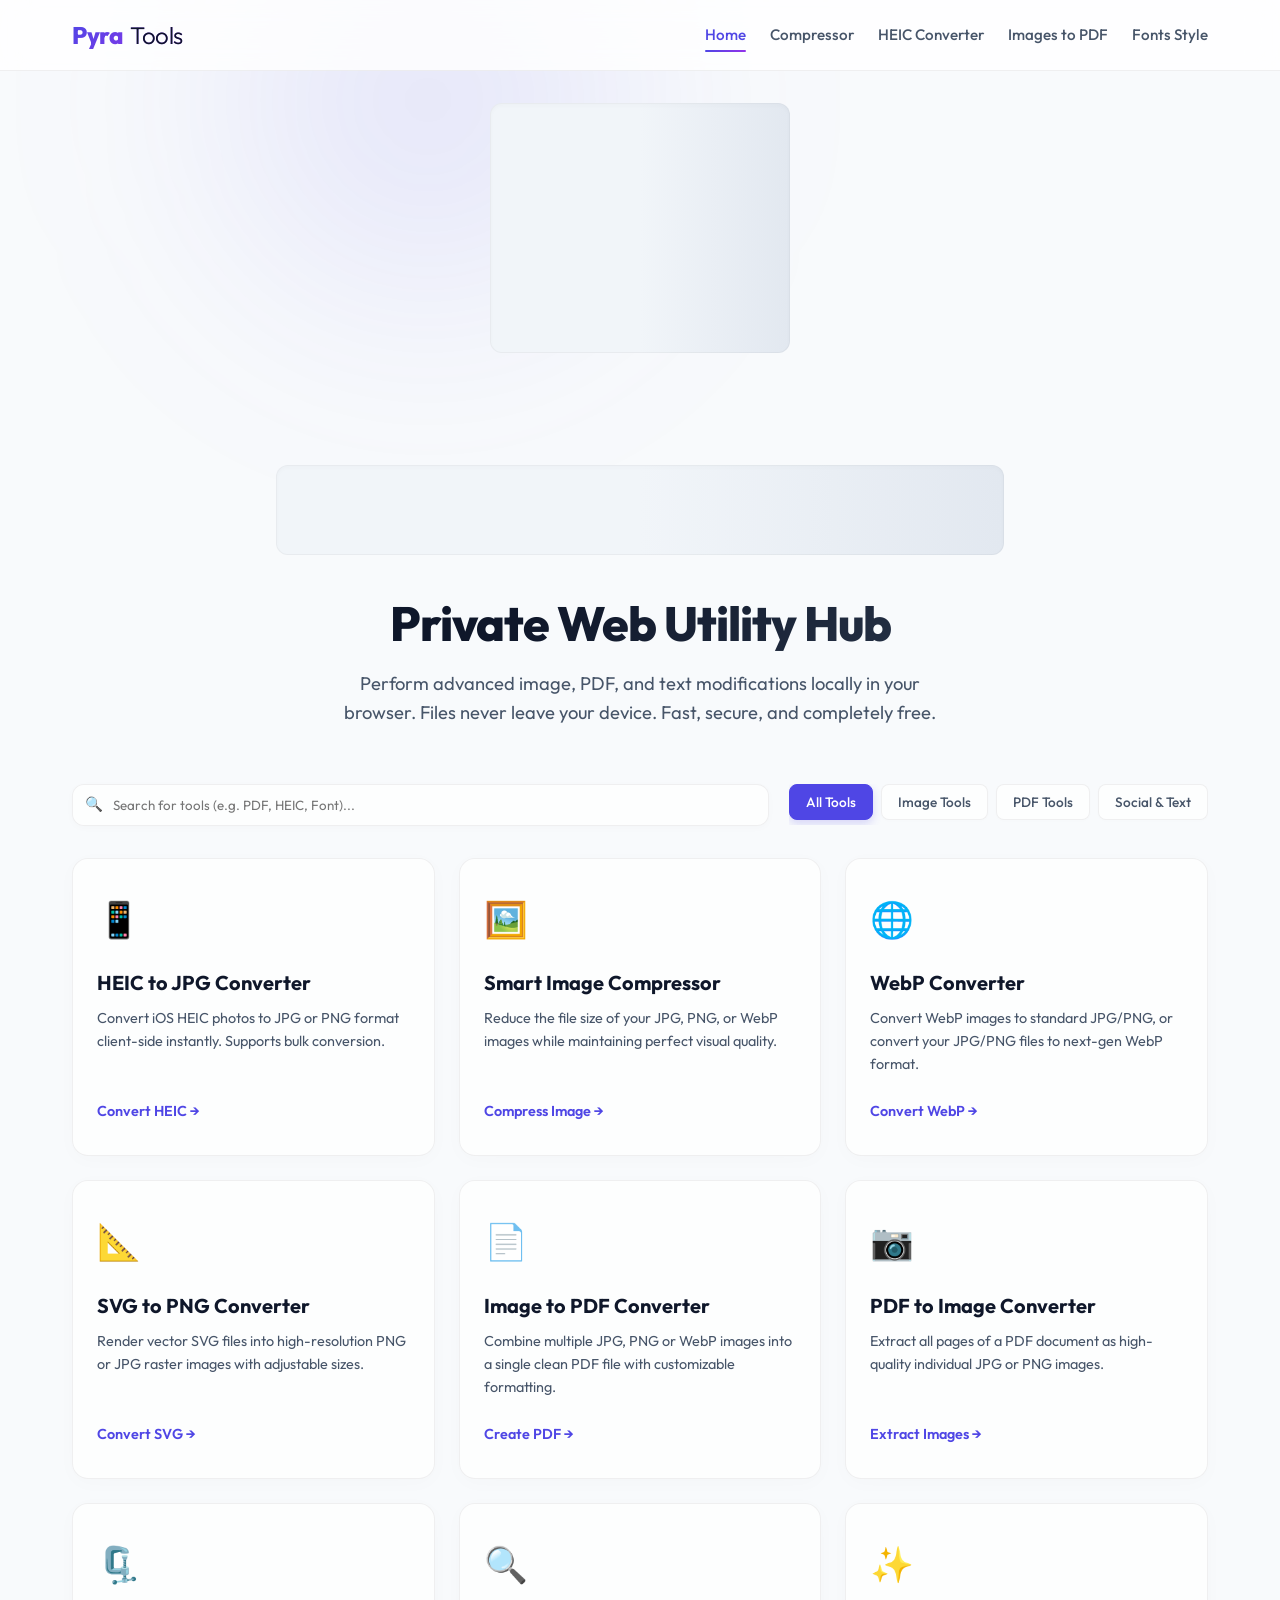
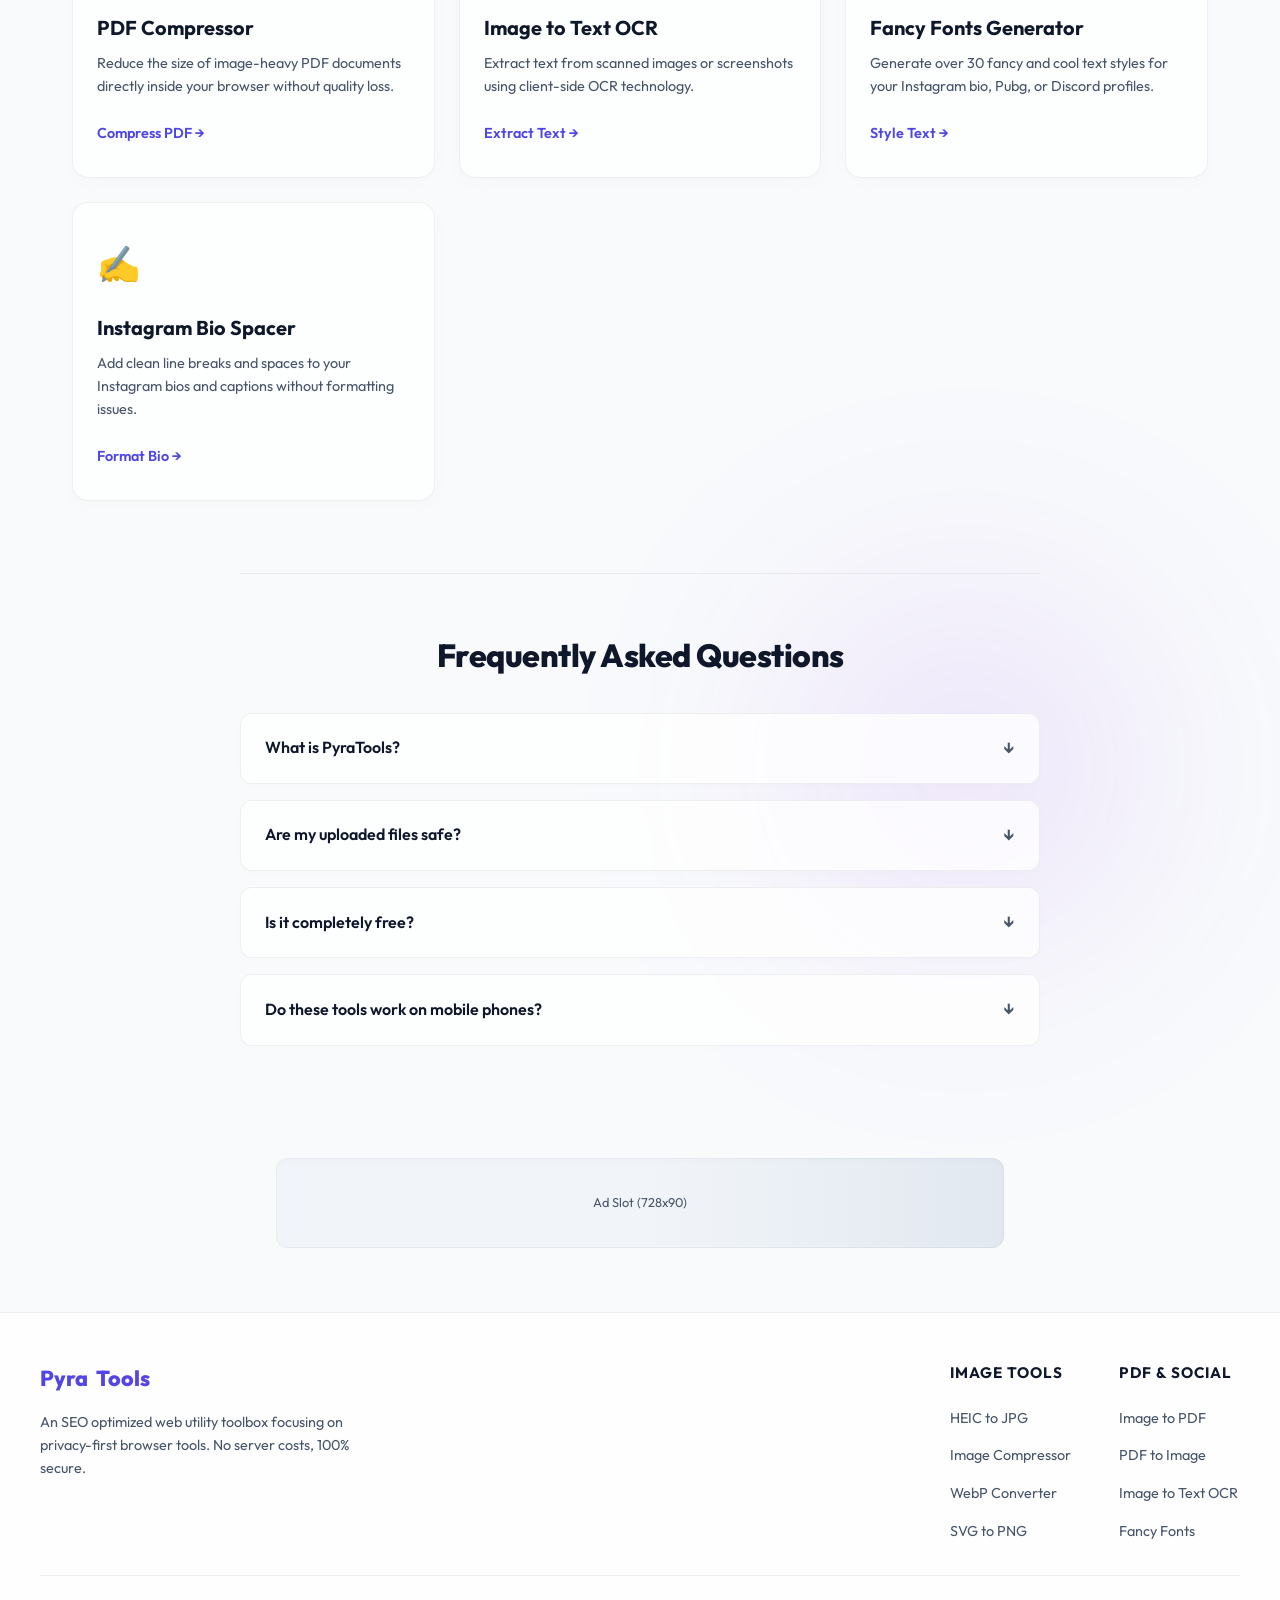
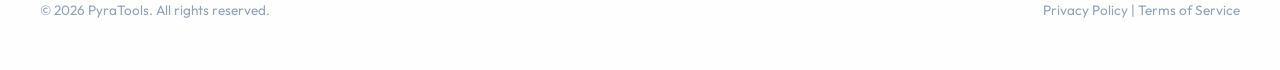
==== commit 57b4895e: "Integrate Adsterra 300x250 rectangle banner into all HTML pages" ====
--- a/index.html
+++ b/index.html
@@ -46,7 +46,24 @@
         </div>
     </header>
 
-    <div class="adsterra-banner-wrapper">
+        <!-- Mid Adsterra 300x250 Rectangle Banner -->
+    <div class="adsterra-banner-300x250">
+        <script type="text/javascript">
+            atOptions = {
+                'key' : '287a366df913c72b59fcef9d7f073667',
+                'format' : 'iframe',
+                'height' : 250,
+                'width' : 300,
+                'params' : {}
+            };
+        </script>
+        <script type="text/javascript" src="https://www.highperformanceformat.com/287a366df913c72b59fcef9d7f073667/invoke.js"></script>
+    </div>
+
+    <!-- Main Content Container -->
+    <main>
+    <!-- Top Adsterra 728x90 Banner -->
+    <div class="adsterra-banner-728x90">
         <script type="text/javascript">
             atOptions = {
                 'key' : '52b3226a2ce9f76cffc11e86b8d75c9e',
@@ -58,9 +75,6 @@
         </script>
         <script type="text/javascript" src="https://www.highperformanceformat.com/52b3226a2ce9f76cffc11e86b8d75c9e/invoke.js"></script>
     </div>
-
-    <!-- Main Content Container -->
-    <main>
         
         <!-- Hero Section -->
         <section class="hero">
@@ -209,6 +223,12 @@
     </main>
 
     <!-- Footer Section -->
+        <!-- Bottom Adsterra 728x90 Banner (Placeholder) -->
+    <div class="adsterra-banner-728x90">
+        <!-- REPLACE THIS COMMENT WITH YOUR NEW SECOND 728x90 ADSTERRA SCRIPT CODE -->
+        <span style="color: var(--text-muted); font-size: 0.8rem;">Ad Slot (728x90)</span>
+    </div>
+
     <footer>
         <div class="footer-content">
             <div class="footer-info">
--- a/css/style.css
+++ b/css/style.css
@@ -1153,8 +1153,15 @@
 }
 
 
-/* Adsterra Leaderboard Banner Wrapper with Skeleton Shimmer */
-.adsterra-banner-wrapper {
+
+@media (max-width: 768px) {
+    .adsterra-banner-wrapper {
+        display: none;
+    }
+}
+
+/* Adsterra Banner 728x90 with Shimmer */
+.adsterra-banner-728x90 {
     margin: 2.5rem auto;
     max-width: 100%;
     width: 728px;
@@ -1171,8 +1178,28 @@
     border: 1px solid rgba(0, 0, 0, 0.04);
     box-shadow: inset 0 2px 4px rgba(0, 0, 0, 0.02);
 }
+
+/* Adsterra Banner 300x250 with Shimmer */
+.adsterra-banner-300x250 {
+    margin: 2rem auto;
+    max-width: 100%;
+    width: 300px;
+    height: 250px;
+    display: flex;
+    justify-content: center;
+    align-items: center;
+    overflow: hidden;
+    clear: both;
+    border-radius: 12px;
+    background: linear-gradient(90deg, #f1f5f9 25%, #e2e8f0 50%, #f1f5f9 75%);
+    background-size: 200% 100%;
+    animation: shimmer 1.5s infinite linear;
+    border: 1px solid rgba(0, 0, 0, 0.04);
+    box-shadow: inset 0 2px 4px rgba(0, 0, 0, 0.02);
+}
+
 @media (max-width: 768px) {
-    .adsterra-banner-wrapper {
+    .adsterra-banner-728x90 {
         display: none;
     }
 }
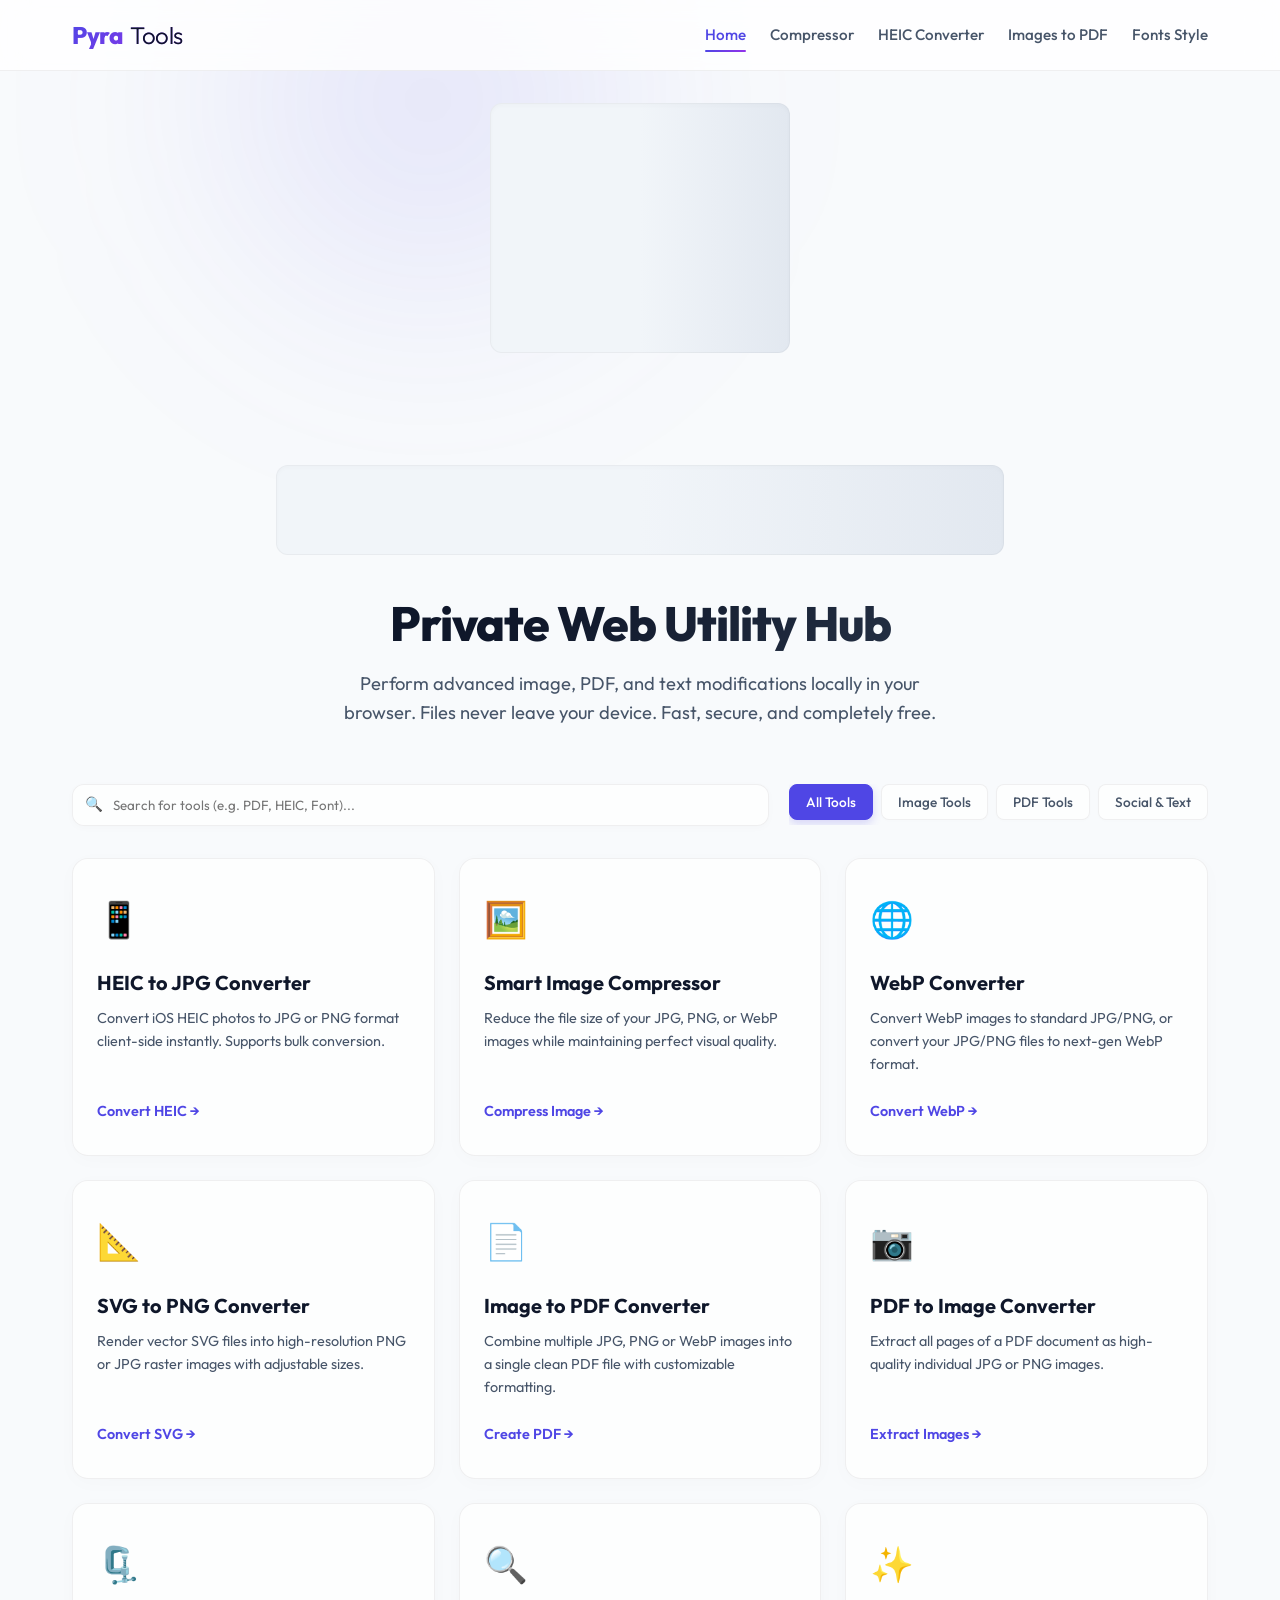
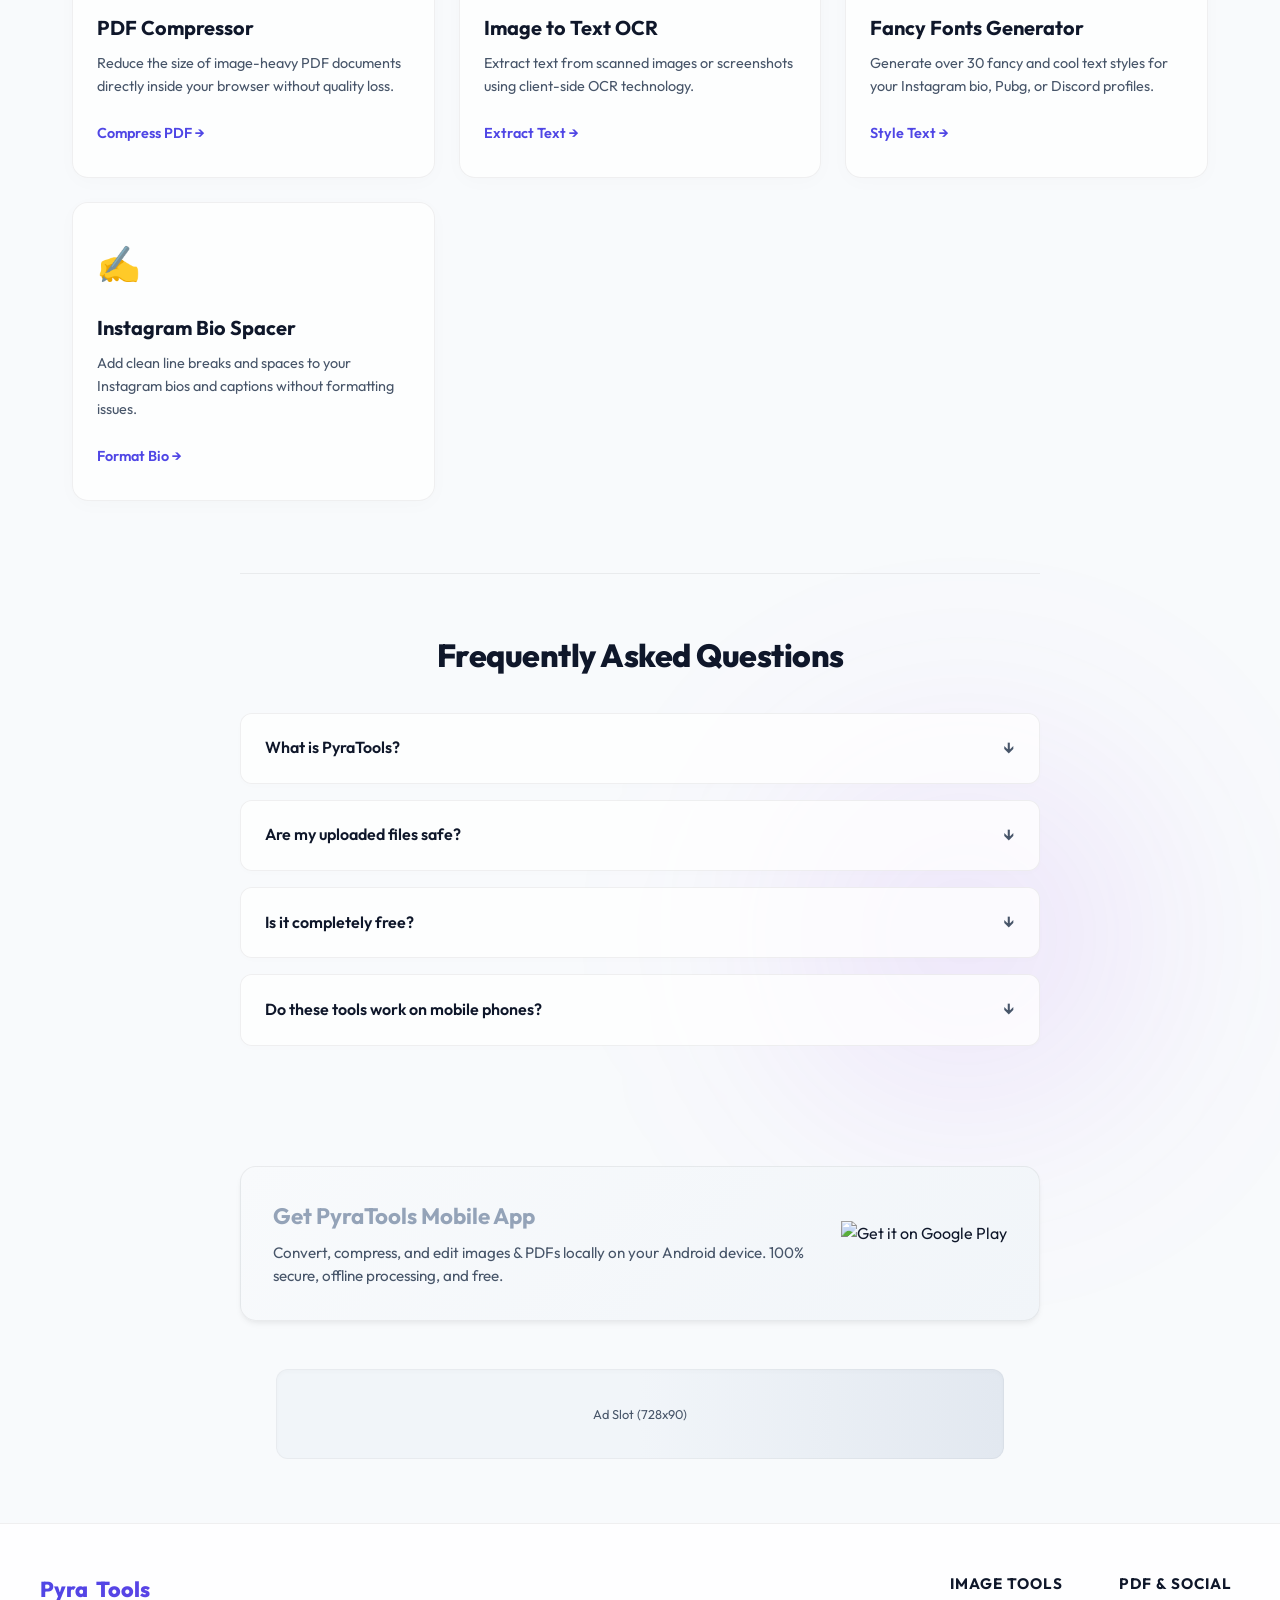
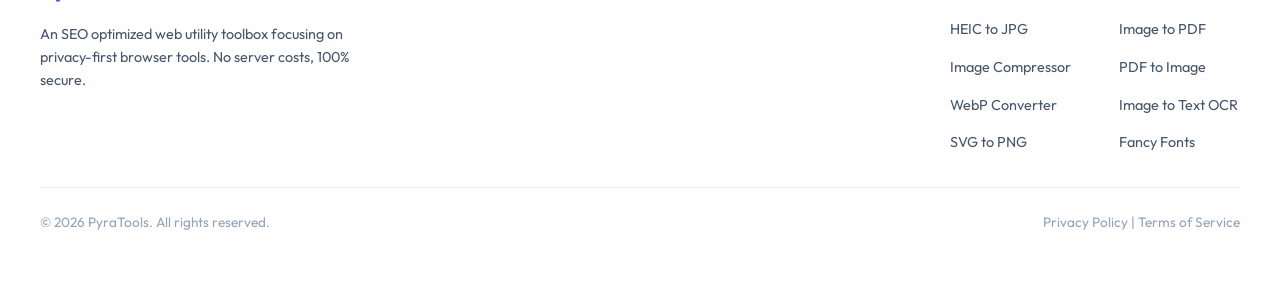
==== commit d355fe20: "Add Google Play app promotion banner to all HTML pages" ====
--- a/index.html
+++ b/index.html
@@ -14,13 +14,13 @@
     <meta name="viewport" content="width=device-width, initial-scale=1.0">
     <title>PyraTools - Free & Secure Client-Side Media Tools Hub</title>
     <meta name="description" content="PyraTools is a 100% secure, free online toolbox for converting and compressing images, PDF files, OCR, and social media text formatting without uploading files to any server.">
-    <link rel="canonical" href="https://pyratools.com/">
+    <link rel="canonical" href="https://payratools.netlify.app/">
     
     <!-- Open Graph / Social Media Tags -->
     <meta property="og:type" content="website">
     <meta property="og:title" content="PyraTools - Free & Secure Client-Side Media Tools Hub">
     <meta property="og:description" content="Convert HEIC, WebP, SVG, and PDF files directly in your browser. Fast, free, and 100% secure. No server uploads.">
-    <meta property="og:url" content="https://pyratools.com/">
+    <meta property="og:url" content="https://payratools.netlify.app/">
     
     <!-- CSS stylesheet -->
     <link rel="stylesheet" href="css/style.css">
@@ -223,7 +223,18 @@
     </main>
 
     <!-- Footer Section -->
-        <!-- Bottom Adsterra 728x90 Banner (Placeholder) -->
+        <!-- App Promotion Card -->
+    <div class="app-promo-card">
+        <div class="app-promo-info">
+            <h3>Get PyraTools Mobile App</h3>
+            <p>Convert, compress, and edit images & PDFs locally on your Android device. 100% secure, offline processing, and free.</p>
+        </div>
+        <a href="https://play.google.com/store/apps/details?id=com.dgpatelk.mobileapp&pcampaignid=web_share" target="_blank" class="app-promo-badge">
+            <img src="https://developer.android.com/images/brand/en_generic_rgb_wo_45.png" alt="Get it on Google Play" height="45">
+        </a>
+    </div>
+
+    <!-- Bottom Adsterra 728x90 Banner (Placeholder) -->
     <div class="adsterra-banner-728x90">
         <!-- REPLACE THIS COMMENT WITH YOUR NEW SECOND 728x90 ADSTERRA SCRIPT CODE -->
         <span style="color: var(--text-muted); font-size: 0.8rem;">Ad Slot (728x90)</span>
--- a/css/style.css
+++ b/css/style.css
@@ -1203,3 +1203,59 @@
         display: none;
     }
 }
+
+/* App Promotion Card Styling */
+.app-promo-card {
+    background: linear-gradient(135deg, #f8fafc 0%, #f1f5f9 100%);
+    border: 1px solid var(--border-color);
+    border-radius: 16px;
+    padding: 2rem;
+    margin: 3rem auto;
+    max-width: 800px;
+    display: flex;
+    align-items: center;
+    justify-content: space-between;
+    gap: 2rem;
+    box-shadow: 0 4px 6px -1px rgba(0, 0, 0, 0.05), 0 2px 4px -1px rgba(0, 0, 0, 0.03);
+    clear: both;
+}
+
+.app-promo-info {
+    text-align: left;
+    flex: 1;
+}
+
+.app-promo-info h3 {
+    font-size: 1.4rem;
+    font-weight: 700;
+    color: var(--text-dark);
+    margin-bottom: 0.5rem;
+}
+
+.app-promo-info p {
+    color: var(--text-muted);
+    font-size: 0.95rem;
+    line-height: 1.5;
+    margin: 0;
+}
+
+.app-promo-badge img {
+    transition: transform 0.2s ease;
+    display: block;
+}
+
+.app-promo-badge img:hover {
+    transform: scale(1.05);
+}
+
+@media (max-width: 600px) {
+    .app-promo-card {
+        flex-direction: column;
+        text-align: center;
+        padding: 1.5rem;
+        margin: 2rem auto;
+    }
+    .app-promo-info {
+        text-align: center;
+    }
+}
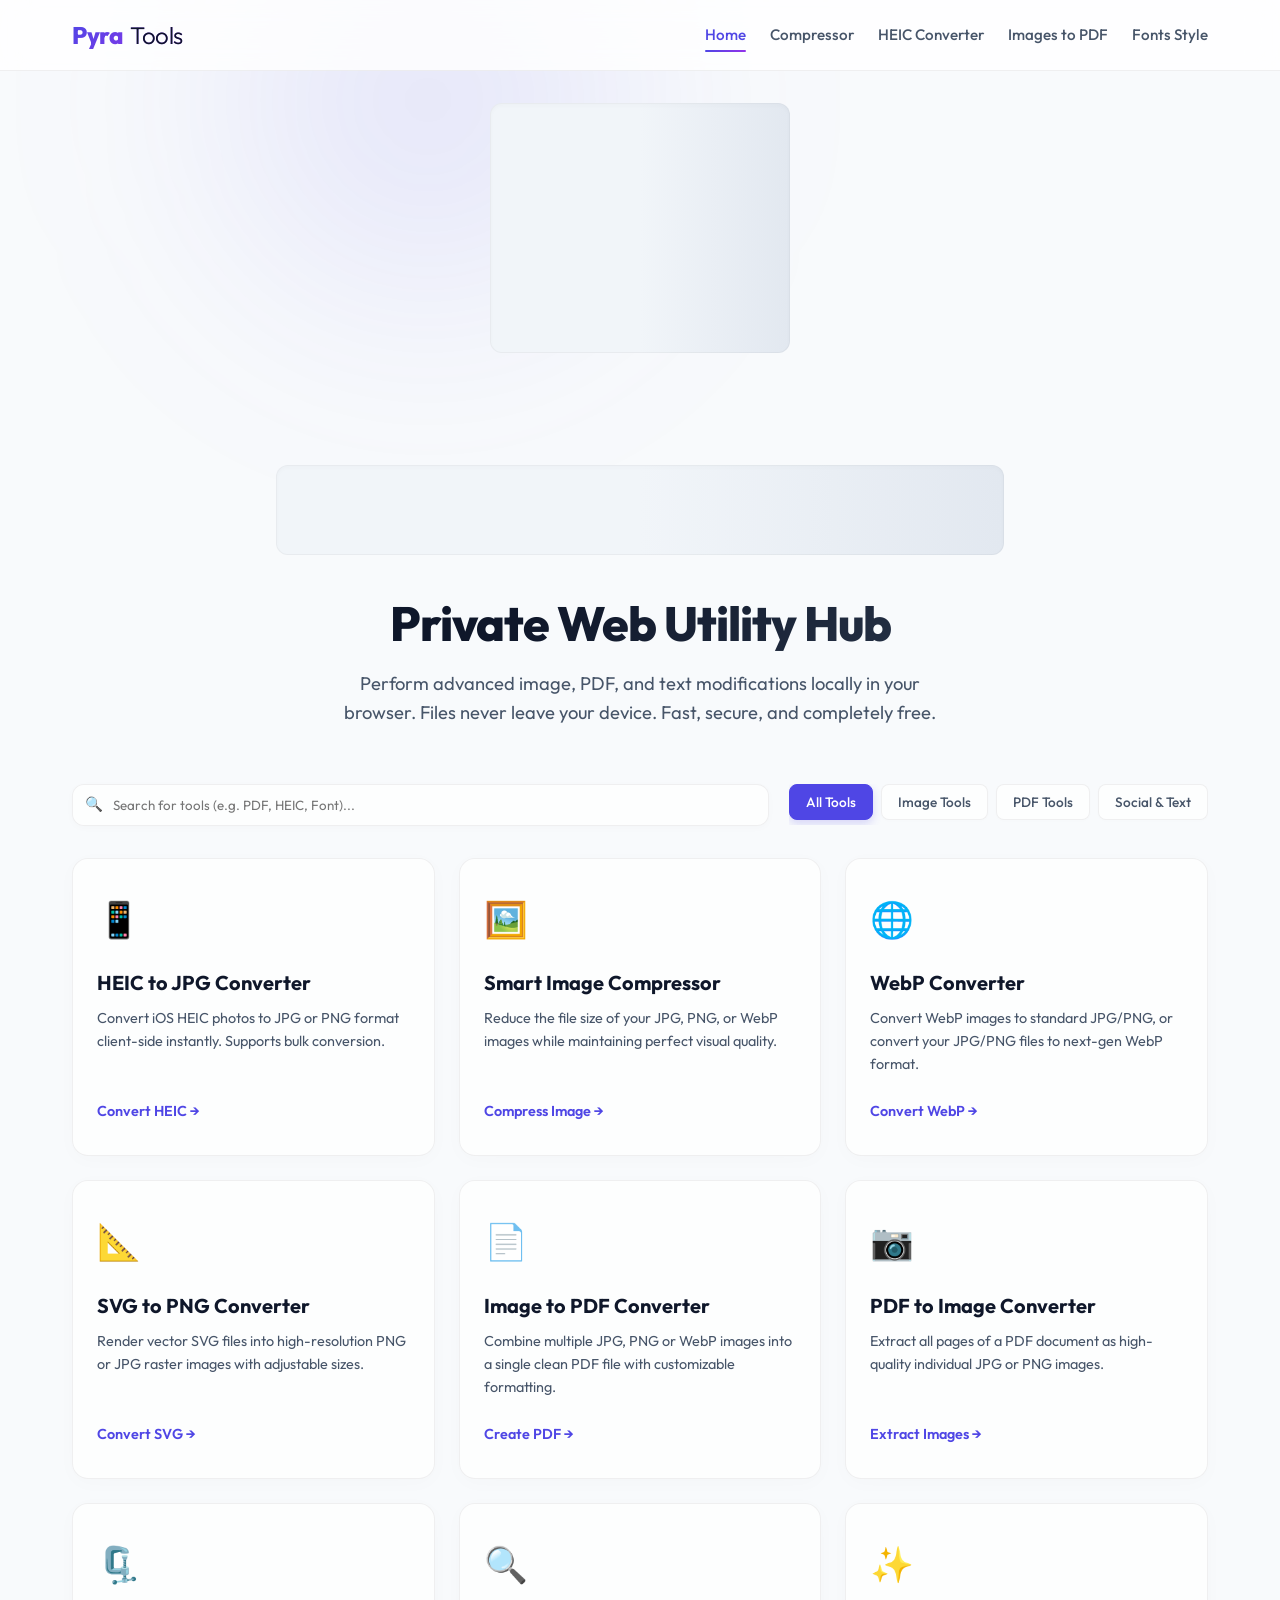
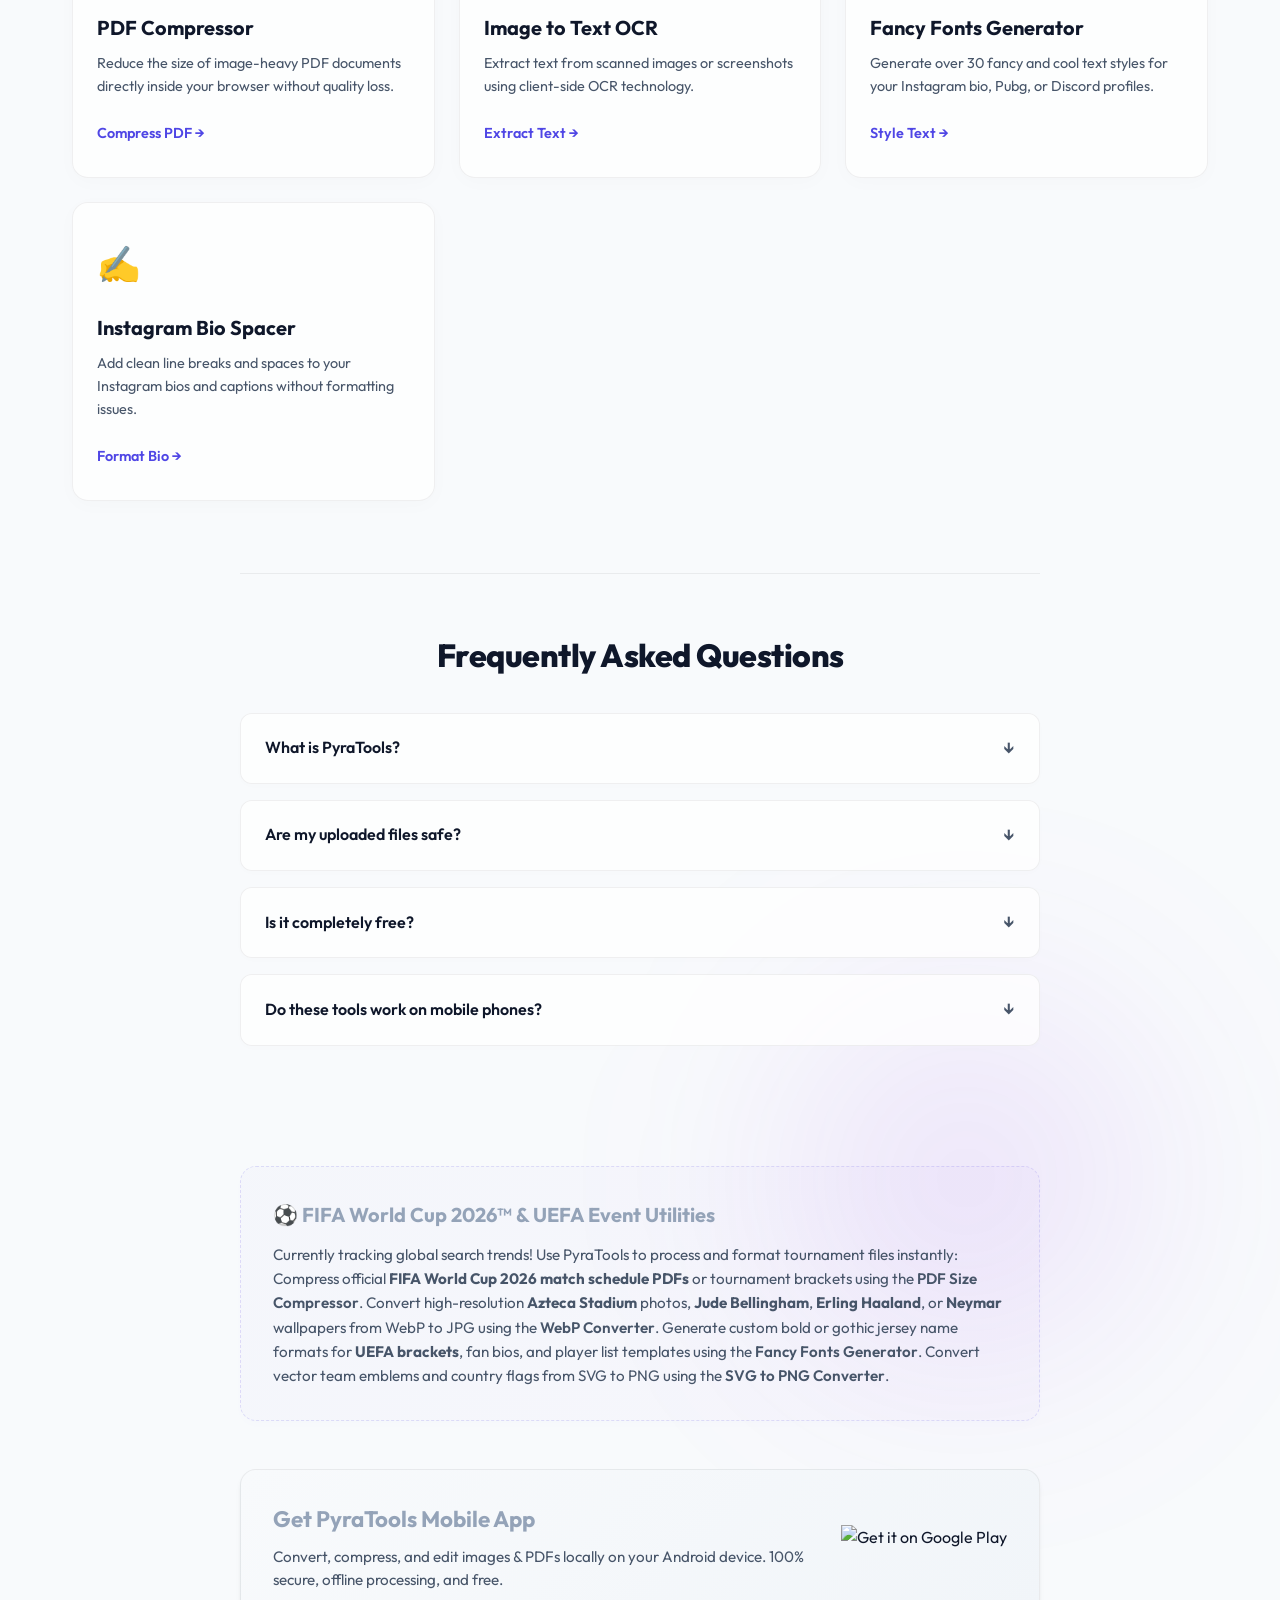
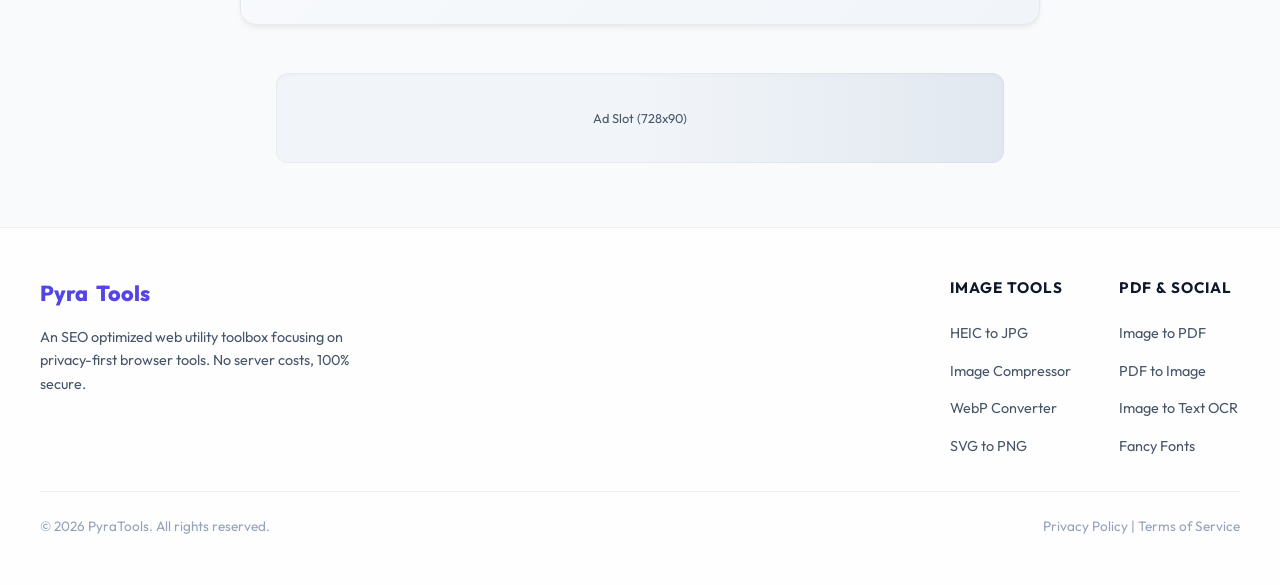
==== commit a35beec9: "Optimize high-level SEO targeting FIFA World Cup 2026 and UEFA trending keywords" ====
--- a/index.html
+++ b/index.html
@@ -223,7 +223,19 @@
     </main>
 
     <!-- Footer Section -->
-        <!-- App Promotion Card -->
+            <!-- Trending Event Niche Section -->
+    <section class="trending-niche-section">
+        <h3>⚽ FIFA World Cup 2026™ & UEFA Event Utilities</h3>
+        <p>
+            Currently tracking global search trends! Use PyraTools to process and format tournament files instantly:
+            Compress official <strong>FIFA World Cup 2026 match schedule PDFs</strong> or tournament brackets using the <a href="pdf-compress.html">PDF Size Compressor</a>.
+            Convert high-resolution <strong>Azteca Stadium</strong> photos, <strong>Jude Bellingham</strong>, <strong>Erling Haaland</strong>, or <strong>Neymar</strong> wallpapers from WebP to JPG using the <a href="webp-converter.html">WebP Converter</a>.
+            Generate custom bold or gothic jersey name formats for <strong>UEFA brackets</strong>, fan bios, and player list templates using the <a href="fancy-fonts.html">Fancy Fonts Generator</a>.
+            Convert vector team emblems and country flags from SVG to PNG using the <a href="svg-to-png.html">SVG to PNG Converter</a>.
+        </p>
+    </section>
+
+    <!-- App Promotion Card -->
     <div class="app-promo-card">
         <div class="app-promo-info">
             <h3>Get PyraTools Mobile App</h3>
--- a/css/style.css
+++ b/css/style.css
@@ -1259,3 +1259,51 @@
         text-align: center;
     }
 }
+
+/* Trending Event Niche Section Styling */
+.trending-niche-section {
+    margin: 3rem auto;
+    max-width: 800px;
+    padding: 2rem;
+    background: linear-gradient(135deg, rgba(79, 70, 229, 0.02) 0%, rgba(147, 51, 234, 0.02) 100%);
+    border: 1px dashed rgba(79, 70, 229, 0.15);
+    border-radius: 16px;
+    clear: both;
+    box-shadow: 0 4px 10px rgba(79, 70, 229, 0.01);
+}
+
+.trending-niche-section h3 {
+    font-size: 1.25rem;
+    font-weight: 700;
+    color: var(--text-dark);
+    margin-bottom: 0.75rem;
+    display: flex;
+    align-items: center;
+    gap: 0.5rem;
+}
+
+.trending-niche-section p {
+    color: var(--text-muted);
+    font-size: 0.95rem;
+    line-height: 1.6;
+    margin: 0;
+}
+
+.trending-niche-section p a {
+    color: var(--primary-color);
+    font-weight: 600;
+    text-decoration: none;
+    border-bottom: 1px dashed var(--primary-color);
+}
+
+.trending-niche-section p a:hover {
+    color: var(--primary-dark);
+    border-bottom-style: solid;
+}
+
+@media (max-width: 600px) {
+    .trending-niche-section {
+        padding: 1.5rem;
+        margin: 2rem auto;
+    }
+}
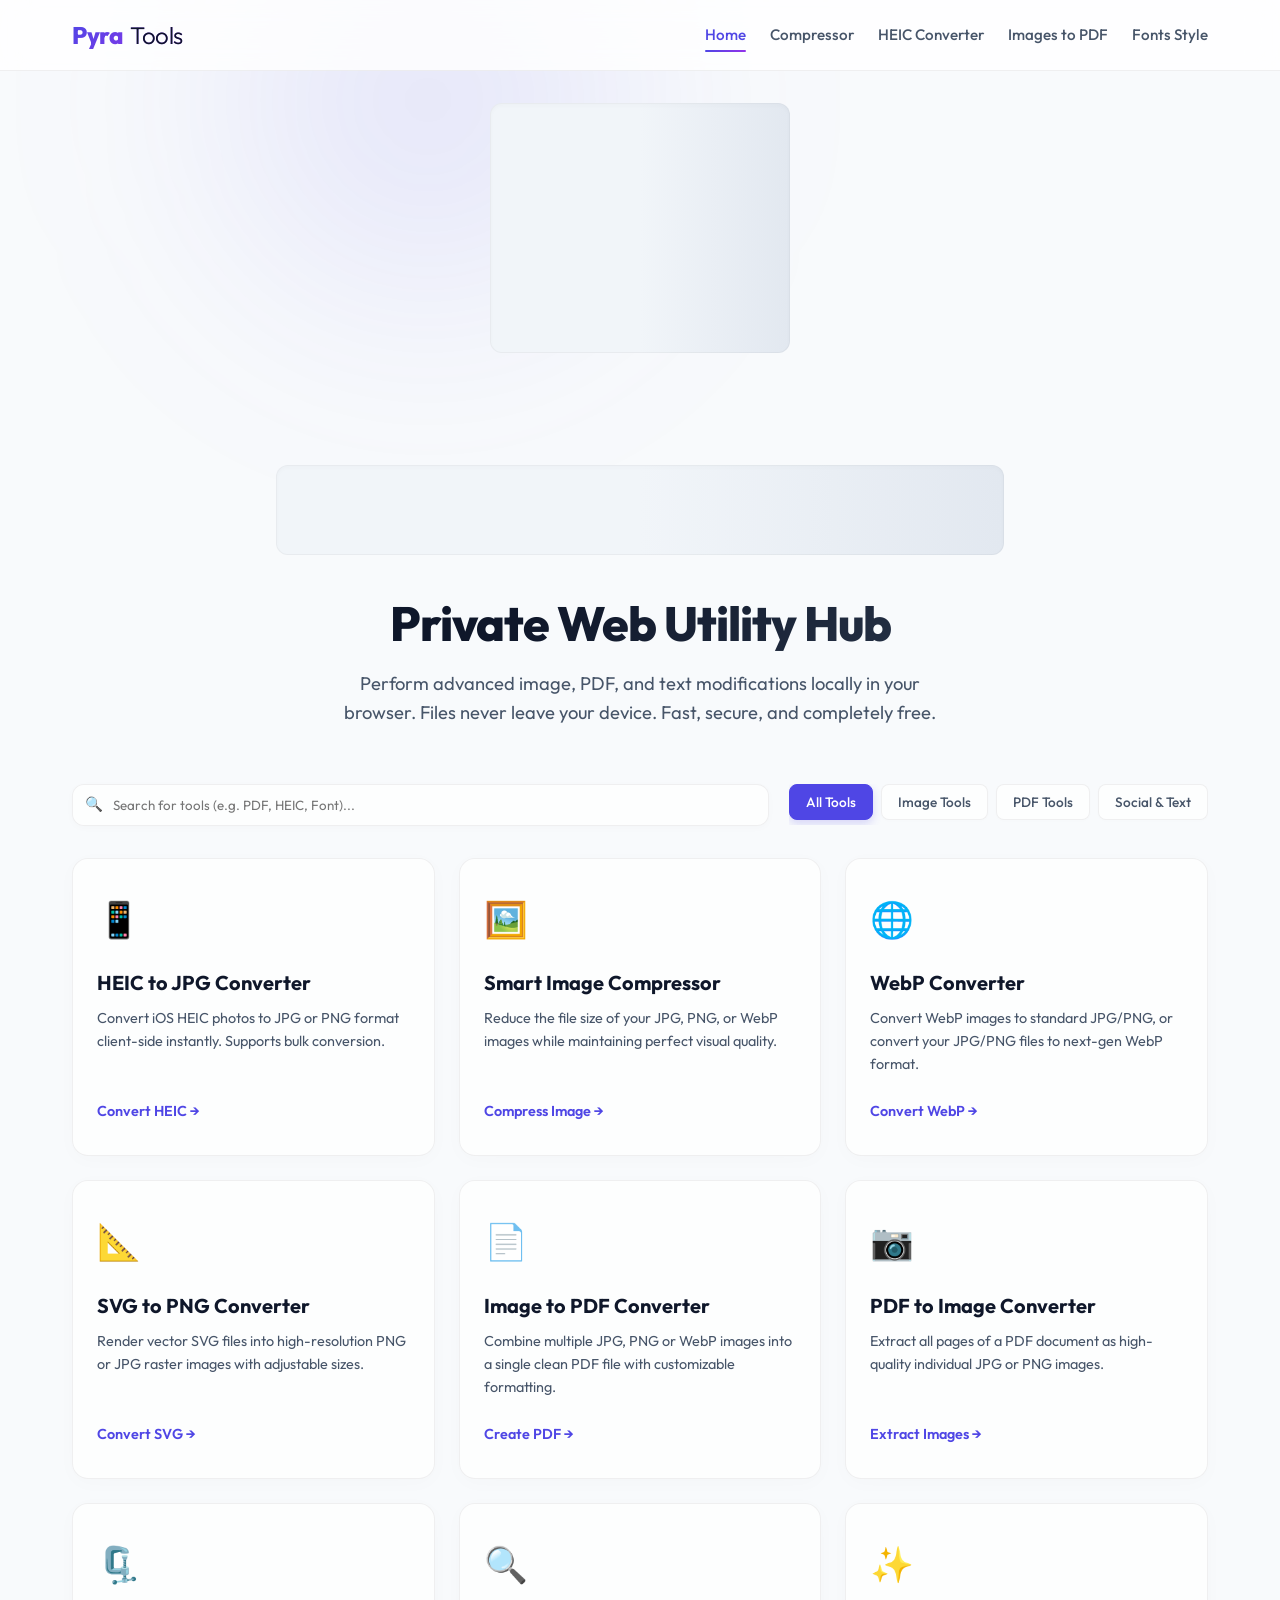
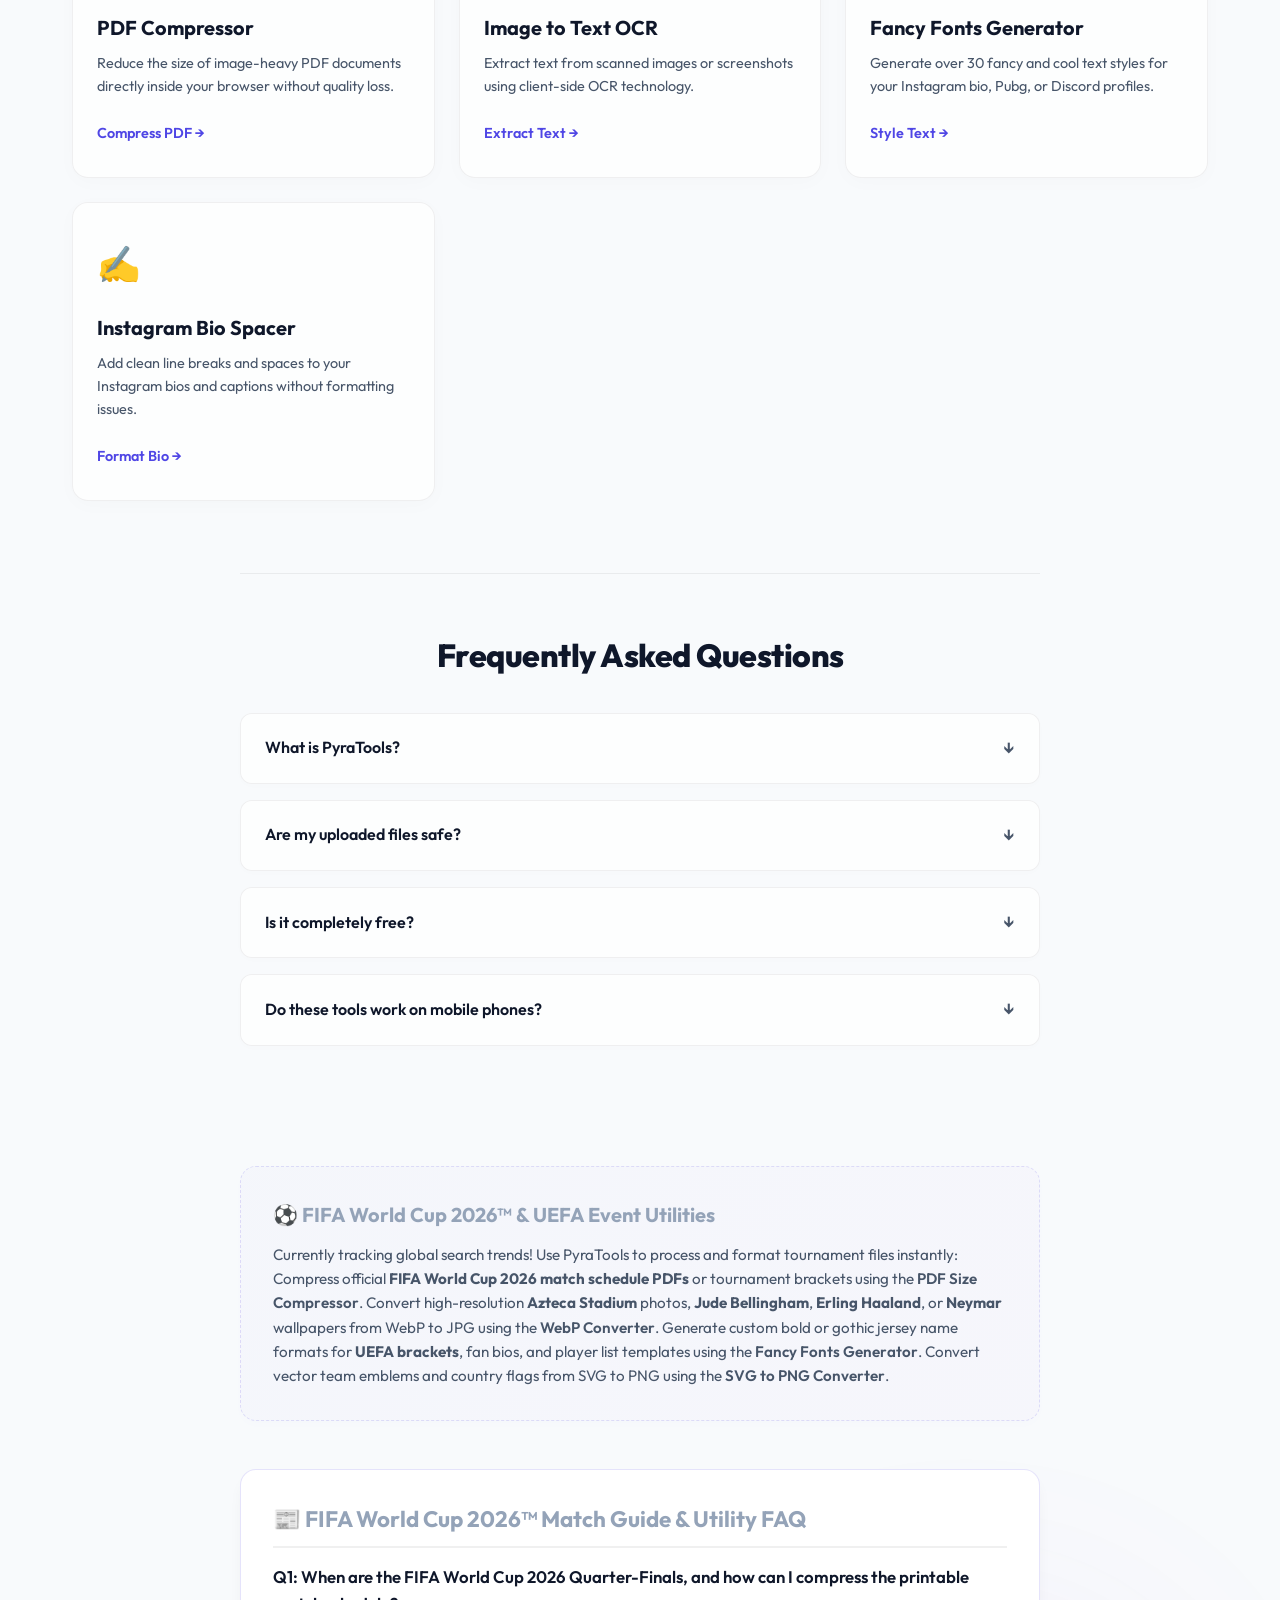
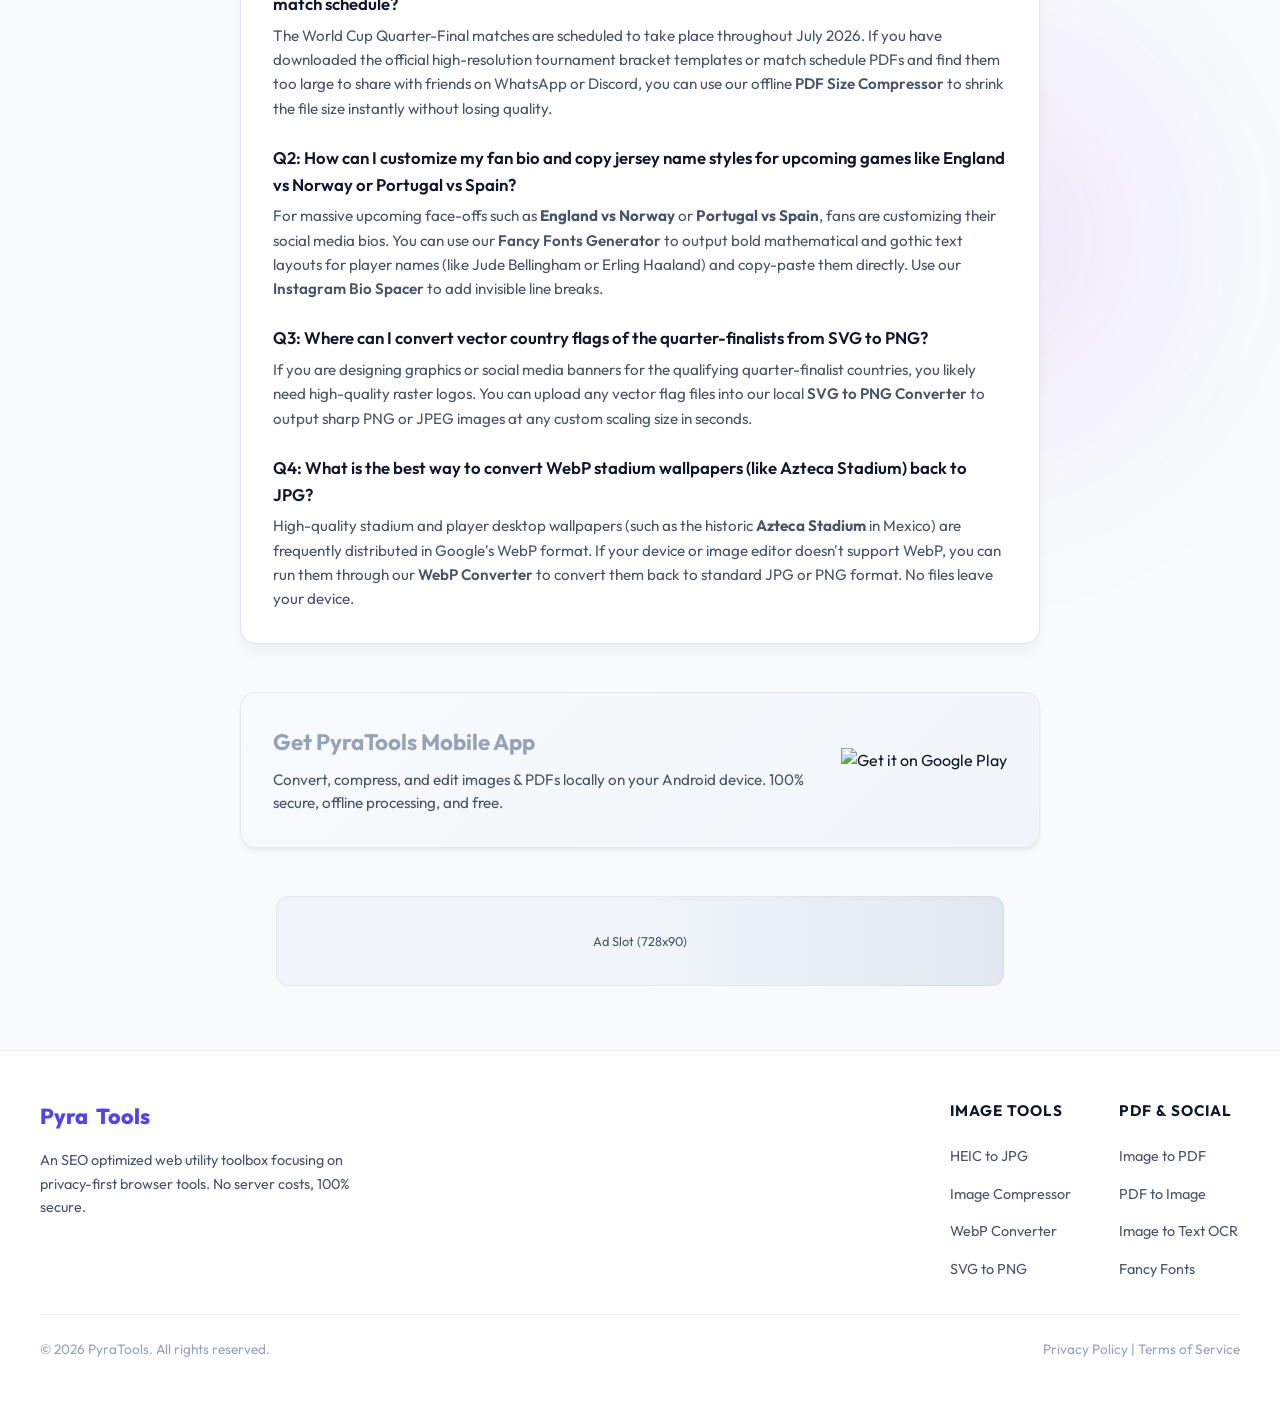
==== commit d1c0ac9e: "Inject FIFA World Cup 2026 Match Guide & FAQ Blog Section for long-tail SEO" ====
--- a/index.html
+++ b/index.html
@@ -235,6 +235,51 @@
         </p>
     </section>
 
+    <!-- FIFA World Cup 2026 Match FAQ & Utility Blog Section -->
+    <section class="trending-niche-section" style="border-style: solid; background: #ffffff; box-shadow: 0 10px 15px -3px rgba(0,0,0,0.05);">
+        <h3 style="font-size: 1.4rem; font-weight: 700; color: var(--text-dark); margin-bottom: 1rem; border-bottom: 2px solid var(--border-color); padding-bottom: 0.5rem; display: flex; align-items: center; gap: 0.5rem;">
+            📰 FIFA World Cup 2026™ Match Guide & Utility FAQ
+        </h3>
+        
+        <div class="faq-list" style="display: flex; flex-direction: column; gap: 1.5rem; margin-top: 1rem;">
+            <div class="blog-faq-item">
+                <h4 style="font-size: 1.05rem; font-weight: 600; color: var(--primary-color); margin-bottom: 0.35rem;">
+                    Q1: When are the FIFA World Cup 2026 Quarter-Finals, and how can I compress the printable match schedule?
+                </h4>
+                <p style="color: var(--text-muted); font-size: 0.95rem; line-height: 1.6; margin: 0;">
+                    The World Cup Quarter-Final matches are scheduled to take place throughout July 2026. If you have downloaded the official high-resolution tournament bracket templates or match schedule PDFs and find them too large to share with friends on WhatsApp or Discord, you can use our offline <a href="pdf-compress.html">PDF Size Compressor</a> to shrink the file size instantly without losing quality.
+                </p>
+            </div>
+
+            <div class="blog-faq-item">
+                <h4 style="font-size: 1.05rem; font-weight: 600; color: var(--primary-color); margin-bottom: 0.35rem;">
+                    Q2: How can I customize my fan bio and copy jersey name styles for upcoming games like England vs Norway or Portugal vs Spain?
+                </h4>
+                <p style="color: var(--text-muted); font-size: 0.95rem; line-height: 1.6; margin: 0;">
+                    For massive upcoming face-offs such as <strong>England vs Norway</strong> or <strong>Portugal vs Spain</strong>, fans are customizing their social media bios. You can use our <a href="fancy-fonts.html">Fancy Fonts Generator</a> to output bold mathematical and gothic text layouts for player names (like Jude Bellingham or Erling Haaland) and copy-paste them directly. Use our <a href="bio-spacer.html">Instagram Bio Spacer</a> to add invisible line breaks.
+                </p>
+            </div>
+
+            <div class="blog-faq-item">
+                <h4 style="font-size: 1.05rem; font-weight: 600; color: var(--primary-color); margin-bottom: 0.35rem;">
+                    Q3: Where can I convert vector country flags of the quarter-finalists from SVG to PNG?
+                </h4>
+                <p style="color: var(--text-muted); font-size: 0.95rem; line-height: 1.6; margin: 0;">
+                    If you are designing graphics or social media banners for the qualifying quarter-finalist countries, you likely need high-quality raster logos. You can upload any vector flag files into our local <a href="svg-to-png.html">SVG to PNG Converter</a> to output sharp PNG or JPEG images at any custom scaling size in seconds.
+                </p>
+            </div>
+
+            <div class="blog-faq-item">
+                <h4 style="font-size: 1.05rem; font-weight: 600; color: var(--primary-color); margin-bottom: 0.35rem;">
+                    Q4: What is the best way to convert WebP stadium wallpapers (like Azteca Stadium) back to JPG?
+                </h4>
+                <p style="color: var(--text-muted); font-size: 0.95rem; line-height: 1.6; margin: 0;">
+                    High-quality stadium and player desktop wallpapers (such as the historic <strong>Azteca Stadium</strong> in Mexico) are frequently distributed in Google's WebP format. If your device or image editor doesn't support WebP, you can run them through our <a href="webp-converter.html">WebP Converter</a> to convert them back to standard JPG or PNG format. No files leave your device.
+                </p>
+            </div>
+        </div>
+    </section>
+
     <!-- App Promotion Card -->
     <div class="app-promo-card">
         <div class="app-promo-info">
